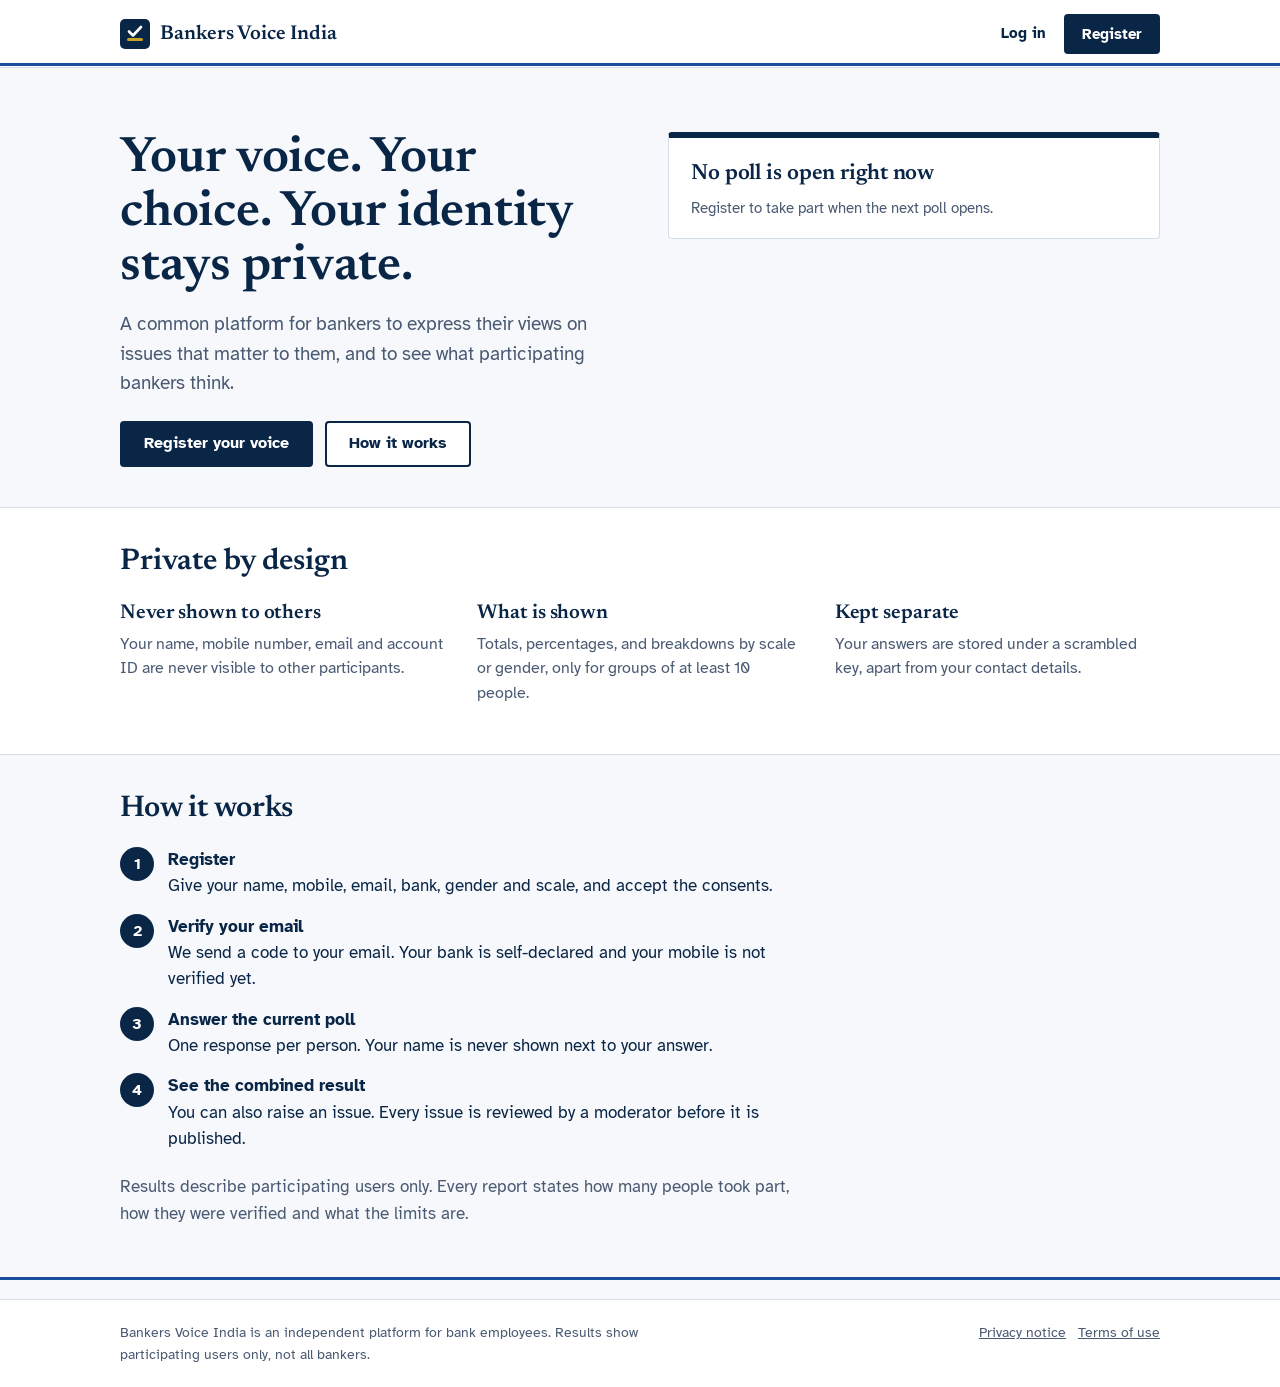
==== index.html @ 14fb0324 "Add files via upload" ====
<!doctype html>
<html lang="en">
<head>
<meta charset="utf-8">
<meta name="viewport" content="width=device-width, initial-scale=1, viewport-fit=cover">
<title>Bankers Voice India</title>
<meta name="description" content="A common platform for bankers to express their views on issues that matter to them. Your identity stays private.">
<meta name="theme-color" content="#0A2647">
<link rel="manifest" href="manifest.webmanifest">
<link rel="icon" type="image/png" href="icon-192.png">
<link rel="apple-touch-icon" href="icon-192.png">
<style>
@font-face{font-family:"Newsreader";font-weight:400;font-style:normal;font-display:swap;src:url(newsreader-latin-400-normal.woff2) format("woff2")}
@font-face{font-family:"Newsreader";font-weight:600;font-style:normal;font-display:swap;src:url(newsreader-latin-600-normal.woff2) format("woff2")}
@font-face{font-family:"Atkinson Hyperlegible";font-weight:400;font-style:normal;font-display:swap;src:url(atkinson-hyperlegible-latin-400-normal.woff2) format("woff2")}
@font-face{font-family:"Atkinson Hyperlegible";font-weight:700;font-style:normal;font-display:swap;src:url(atkinson-hyperlegible-latin-700-normal.woff2) format("woff2")}

:root{
  --ink:#0A2647; --ink-2:#1F3864; --slate:#4A5A72; --paper:#F6F8FB; --card:#FFFFFF; --line:#D5DDE8;
  --gold:#C9A227; --gold-deep:#7A5F06; --blue:#1B4F9C; --danger:#A11D33; --ok:#1E6B45;
  --serif:"Newsreader",Georgia,"Times New Roman",serif;
  --sans:"Atkinson Hyperlegible",system-ui,-apple-system,"Segoe UI",Roboto,sans-serif;
}
*{box-sizing:border-box}
html{-webkit-text-size-adjust:100%}
body{margin:0;background:var(--paper);color:var(--ink);font:400 17px/1.55 var(--sans);
  padding:env(safe-area-inset-top) env(safe-area-inset-right) env(safe-area-inset-bottom) env(safe-area-inset-left);
  min-height:100vh;display:flex;flex-direction:column}
main{flex:1;outline:none}
a{color:var(--blue)}
h1,h2,h3{font-family:var(--serif);font-weight:600;color:var(--ink);margin:0;letter-spacing:-.005em}
h1{font-size:clamp(32px,6.4vw,50px);line-height:1.08}
h2{font-size:clamp(24px,4.2vw,30px);line-height:1.2}
h3{font-size:20px;line-height:1.3}
p{margin:0 0 12px;max-width:62ch}
.sr{position:absolute!important;width:1px;height:1px;overflow:hidden;clip:rect(0 0 0 0);white-space:nowrap}
.skip{position:absolute;left:-999px;top:8px;background:var(--ink);color:#fff;padding:10px 14px;border-radius:4px;z-index:10}
.skip:focus{left:8px}
:focus-visible{outline:3px solid var(--blue);outline-offset:2px}
.wrap{max-width:720px;margin:0 auto;padding:0 20px}
.wrap.wide{max-width:1080px}

/* header */
.top{background:#fff;border-bottom:1px solid var(--line)}
.top .in{max-width:1080px;margin:0 auto;padding:12px 20px;display:flex;align-items:center;justify-content:space-between;gap:12px}
.brand{display:flex;align-items:center;gap:10px;text-decoration:none;color:var(--ink);font:600 20px/1 var(--serif)}
.brand svg{flex:none}
.topnav{display:flex;align-items:center;gap:6px}
.topnav a{color:var(--ink);text-decoration:none;padding:10px 12px;border-radius:4px;font-weight:700;font-size:15px}
.topnav a:hover{background:var(--paper)}

/* buttons */
.btn{display:inline-flex;align-items:center;justify-content:center;min-height:46px;padding:10px 22px;border-radius:4px;border:2px solid var(--ink);
  background:var(--ink);color:#fff;font:700 16px/1.2 var(--sans);cursor:pointer;text-decoration:none}
.btn:hover{background:var(--ink-2)}
.btn.alt{background:#fff;color:var(--ink)}
.btn.alt:hover{background:var(--paper)}
.btn.danger{background:var(--danger);border-color:var(--danger)}
.btn[disabled]{opacity:.55;cursor:not-allowed}
.row{display:flex;flex-wrap:wrap;gap:12px;align-items:center}

/* hero */
.hero{padding:40px 0 28px}
.hero .grid{display:grid;gap:32px}
.hero .lede{font-size:19px;color:var(--slate);margin:16px 0 22px}
.counter{margin-top:18px;color:var(--slate);font-size:15px}
@media(min-width:900px){.hero .grid{grid-template-columns:1fr 1fr;align-items:start;gap:56px}.hero{padding:64px 0 40px}}

/* ballot */
.ballot{background:var(--card);border:1px solid var(--line);border-top:6px solid var(--ink);border-radius:4px;padding:22px 0 0}
.ballot .head{padding:0 22px 18px}
.ballot .q{font:600 22px/1.3 var(--serif);margin:0 0 8px}
.ballot .hint{margin:0;color:var(--slate);font-size:15px}
.opts{border:0;border-top:1px solid var(--line);margin:0;padding:0;min-width:0}
.opt{position:relative;display:flex;gap:14px;align-items:flex-start;padding:15px 22px;border-bottom:1px solid var(--line);cursor:pointer}
.opt:hover{background:#F0F4FA}
.opt input{position:absolute;opacity:0;width:24px;height:24px;left:22px;top:15px;margin:0}
.box{flex:none;position:relative;width:24px;height:24px;border:2px solid var(--ink);border-radius:3px;background:#fff;margin-top:1px}
.opt input[type=radio]+.box{border-radius:50%}
.opt input:checked+.box{background:var(--gold)}
.opt input:checked+.box::after{content:"";position:absolute;left:6px;top:1px;width:7px;height:13px;border:solid var(--ink);border-width:0 3px 3px 0;transform:rotate(45deg)}
.opt input:focus-visible+.box{outline:3px solid var(--blue);outline-offset:2px}
.opt .txt{padding-top:1px}
.ballot .foot{padding:18px 22px 22px}
.ballot .note{font-size:14px;color:var(--slate);margin:12px 0 0}
.ballot details{padding:0 22px 18px;font-size:15px;color:var(--slate)}
.ballot summary{cursor:pointer;font-weight:700;color:var(--ink)}
.done{display:flex;gap:10px;align-items:center;padding:0 22px 6px;font-weight:700;color:var(--ok)}

/* results */
.results{padding:0 22px 22px}
.bar-row{margin:0 0 14px}
.bar-top{display:flex;justify-content:space-between;gap:12px;font-size:16px;margin-bottom:5px}
.bar-top .num{font-weight:700;white-space:nowrap}
.bar-top small{font-weight:400;color:var(--slate)}
.bar{height:12px;background:#E6ECF4;border-radius:2px;overflow:hidden}
.bar i{display:block;height:100%;background:var(--ink)}
.bar-row.mine .bar i{background:var(--gold)}
.mine-tag{display:inline-block;margin-left:8px;font-size:13px;font-weight:700;color:var(--gold-deep)}
.disc{font-size:14px;color:var(--slate);border-top:1px solid var(--line);padding-top:12px;margin-top:6px}
.bd{margin-top:10px;font-size:15px}
.bd summary{cursor:pointer;font-weight:700}
.tbl-wrap{overflow-x:auto;margin-top:8px}
table{border-collapse:collapse;width:100%;font-size:14px}
th,td{padding:7px 10px;border-bottom:1px solid var(--line);text-align:right;white-space:nowrap}
th:first-child,td:first-child{text-align:left;white-space:normal}
th small{display:block;font-weight:400;color:var(--slate)}

/* sections */
.section{padding:36px 0}
.section.tint{background:#fff;border-top:1px solid var(--line);border-bottom:1px solid var(--line)}
.three{display:grid;gap:22px;margin-top:20px}
@media(min-width:800px){.three{grid-template-columns:repeat(3,1fr);gap:32px}}
.three h3{margin-bottom:6px}
.three p{color:var(--slate);font-size:16px}
ol.steps{margin:20px 0 0;padding:0;list-style:none;display:grid;gap:14px;counter-reset:s;max-width:62ch}
ol.steps li{counter-increment:s;display:grid;grid-template-columns:34px 1fr;gap:14px;align-items:start}
ol.steps li::before{content:counter(s);width:34px;height:34px;border-radius:50%;background:var(--ink);color:#fff;display:grid;place-items:center;font:700 16px/1 var(--sans)}
ol.steps b{display:block}

/* forms */
.panel{background:var(--card);border:1px solid var(--line);border-top:6px solid var(--ink);border-radius:4px;padding:26px 22px;margin:32px 0}
.panel h1{font-size:clamp(28px,5vw,36px);margin-bottom:8px}
.field{display:grid;gap:6px;margin:0 0 18px}
.field>label,.field>legend,legend.lbl{font-weight:700;font-size:16px;padding:0}
fieldset.field{border:0;margin:0 0 18px;padding:0;min-width:0}
input[type=text],input[type=email],input[type=tel],input[type=number],select,textarea{width:100%;min-height:46px;padding:10px 12px;border:1px solid #7C8AA0;border-radius:4px;background:#fff;color:var(--ink);font:400 17px/1.4 var(--sans)}
textarea{min-height:130px;resize:vertical}
.hintx{font-size:14px;color:var(--slate);margin:0}
.prefix{display:flex}
.prefix span{display:grid;place-items:center;padding:0 12px;border:1px solid #7C8AA0;border-right:0;border-radius:4px 0 0 4px;background:var(--paper);font-weight:700}
.prefix input{border-radius:0 4px 4px 0}
.choices{display:flex;flex-wrap:wrap;gap:8px 20px}
.choice{display:flex;gap:9px;align-items:center;cursor:pointer;min-height:36px}
.choice input{width:20px;height:20px;accent-color:var(--ink);margin:0}
.consents{border-top:1px solid var(--line);padding-top:16px;margin-top:6px}
.consents .choice{align-items:flex-start;margin-bottom:10px}
.consents .choice input{margin-top:3px;flex:none}
.msg{margin:14px 0 0;padding:10px 12px;border-radius:4px;font-size:15px;border:1px solid}
.msg.err{color:var(--danger);border-color:#E7B4BD;background:#FDF3F5}
.msg.ok{color:var(--ok);border-color:#B5D8C5;background:#F1FAF5}
.msg.info{color:var(--ink);border-color:var(--line);background:var(--paper)}
.msg:empty{display:none}
.code{font:700 28px/1 var(--sans);letter-spacing:.35em;text-align:center}
.badge{display:inline-block;font-size:13px;font-weight:700;padding:2px 8px;border-radius:3px;border:1px solid var(--line);background:var(--paper);color:var(--slate);margin-left:8px;vertical-align:middle}
.badge.good{color:var(--ok);border-color:#B5D8C5;background:#F1FAF5}
dl.profile{margin:0;display:grid;gap:0}
dl.profile div{display:grid;grid-template-columns:130px 1fr;gap:10px;padding:11px 0;border-bottom:1px solid var(--line)}
dl.profile dt{color:var(--slate);font-size:15px}
dl.profile dd{margin:0;overflow-wrap:anywhere}
.stats{display:grid;grid-template-columns:1fr 1fr;gap:14px;margin:18px 0}
.stat{background:#fff;border:1px solid var(--line);border-radius:4px;padding:14px 16px}
.stat b{display:block;font:600 30px/1.1 var(--serif)}
.stat span{font-size:14px;color:var(--slate)}
.stack{display:grid;gap:26px;margin:28px 0}
.draft{border:1px dashed var(--gold-deep);background:#FFFBEA;color:#5C4700;padding:10px 12px;border-radius:4px;font-size:15px;margin:0 0 18px}
.legal h2{font-size:22px;margin:22px 0 6px}
.legal p,.legal li{font-size:16px}
.loading{padding:60px 20px;text-align:center;color:var(--slate)}

/* footer */
.foot-site{border-top:1px solid var(--line);background:#fff;margin-top:24px}
.foot-site .in{max-width:1080px;margin:0 auto;padding:22px 20px;display:flex;flex-wrap:wrap;gap:10px 28px;justify-content:space-between;font-size:14px;color:var(--slate)}
.foot-site a{color:var(--slate)}
.foot-site p{margin:0;max-width:60ch}

@media(prefers-reduced-motion:no-preference){.bar i{transition:width .5s ease}}
@media(max-width:480px){dl.profile div{grid-template-columns:1fr;gap:2px}}
</style>
</head>
<body>
<a class="skip" href="#main">Skip to content</a>
<header class="top"><div class="in">
  <a class="brand" href="#/" aria-label="Bankers Voice India, home">
    <svg width="30" height="30" viewBox="0 0 30 30" aria-hidden="true"><rect width="30" height="30" rx="5" fill="#0A2647"/><rect x="7" y="19" width="16" height="3" rx="1.5" fill="#C9A227"/><path d="M9 12.5l4 4 8-8.5" fill="none" stroke="#fff" stroke-width="2.6" stroke-linecap="round" stroke-linejoin="round"/></svg>
    <span>Bankers Voice India</span>
  </a>
  <nav class="topnav" id="nav" aria-label="Main"></nav>
</div></header>

<main id="main" tabindex="-1"><p class="loading">Loading…</p></main>

<footer class="foot-site"><div class="in">
  <p>Bankers Voice India is an independent platform for bank employees. Results show participating users only, not all bankers.</p>
  <p><a href="#/privacy">Privacy notice</a> &nbsp; <a href="#/terms">Terms of use</a></p>
</div></footer>

<script src="supabase.js"></script>
<script>
(() => {
'use strict';

/* ───────────── Config ───────────── */
const CONFIG = {
  SUPABASE_URL: 'https://pzyqonrxirzxambgcrew.supabase.co',
  SUPABASE_ANON_KEY: 'eyJhbGciOiJIUzI1NiIsInR5cCI6IkpXVCJ9.eyJpc3MiOiJzdXBhYmFzZSIsInJlZiI6InB6eXFvbnJ4aXJ6eGFtYmdjcmV3Iiwicm9sZSI6ImFub24iLCJpYXQiOjE3OTA2MTUyMTIsImV4cCI6MjEwNjE5MTIxMn0.ufYrfUxjBD4PewG7b0GuO6rdfYtF6BdKprzMb8VfsW8',
  SHOW_COUNTER_FROM: 50,     // never show a tiny "registered" number
  RESEND_SECONDS: 30
};

const BANKS = ['State Bank of India','Punjab National Bank','Bank of Baroda','Canara Bank','Union Bank of India','Bank of India','Indian Bank','Central Bank of India','Indian Overseas Bank','UCO Bank','Bank of Maharashtra','Punjab & Sind Bank','HDFC Bank','ICICI Bank','Axis Bank','Kotak Mahindra Bank','IndusInd Bank','Yes Bank','IDBI Bank','IDFC FIRST Bank','Federal Bank','South Indian Bank','Karnataka Bank','Karur Vysya Bank','City Union Bank','RBL Bank','Bandhan Bank','DCB Bank','CSB Bank','Dhanlaxmi Bank','Tamilnad Mercantile Bank','Jammu & Kashmir Bank','AU Small Finance Bank','Equitas Small Finance Bank','Ujjivan Small Finance Bank','India Post Payments Bank','Regional Rural Bank','Cooperative bank','Other'];
const STATES = ['Andaman and Nicobar Islands','Andhra Pradesh','Arunachal Pradesh','Assam','Bihar','Chandigarh','Chhattisgarh','Dadra and Nagar Haveli and Daman and Diu','Delhi','Goa','Gujarat','Haryana','Himachal Pradesh','Jammu and Kashmir','Jharkhand','Karnataka','Kerala','Ladakh','Lakshadweep','Madhya Pradesh','Maharashtra','Manipur','Meghalaya','Mizoram','Nagaland','Odisha','Puducherry','Punjab','Rajasthan','Sikkim','Tamil Nadu','Telangana','Tripura','Uttar Pradesh','Uttarakhand','West Bengal'];
const CATEGORIES = ['Employee representation','Working hours','Staffing / workload','Transfers','Promotions','Salary / benefits','Pension','Technology','Targets','Branch operations','Leave','Other'];

const ERR = {
  not_signed_in: 'Please log in first.',
  not_registered: 'Finish registration first.',
  already_registered: 'This account is already registered. Log in instead.',
  consent_required: 'Accept the two required consents to continue.',
  invalid_mobile: 'Enter a valid 10-digit Indian mobile number.',
  mobile_taken: 'This mobile number is already registered.',
  poll_closed: 'This poll is no longer open.',
  choose_option: 'Choose an option first.',
  choose_one: 'Choose one option only.',
  invalid_option: 'That option is not valid. Reload and try again.',
  already_voted: 'You have already voted in this poll.',
  vote_first: 'Vote to see the results.',
  rate_limited: 'You can raise up to 3 issues in 24 hours. Please try again later.',
  invalid_category: 'Choose a category.'
};
function errText(e) {
  const m = (e && (e.message || e.error_description)) || '';
  for (const k in ERR) if (m.includes(k)) return ERR[k];
  if (/rate limit|too many|over_email_send_rate_limit|security purposes/i.test(m)) return 'Too many attempts. Wait a few minutes, then try again.';
  if (/token|otp/i.test(m) && /expired|invalid/i.test(m)) return 'That code is wrong or has expired. Check it, or request a new code.';
  if (/failed to fetch|network/i.test(m)) return 'No connection. Check your internet and try again.';
  return 'Something went wrong. Please try again.';
}

/* ───────────── Setup ───────────── */
const sb = window.supabase.createClient(CONFIG.SUPABASE_URL, CONFIG.SUPABASE_ANON_KEY, {
  auth: { persistSession: true, autoRefreshToken: true, detectSessionInUrl: false }
});
const $ = (s, r = document) => r.querySelector(s);
const $$ = (s, r = document) => Array.from(r.querySelectorAll(s));
const esc = s => String(s ?? '').replace(/[&<>"']/g, c => ({ '&': '&amp;', '<': '&lt;', '>': '&gt;', '"': '&quot;', "'": '&#39;' }[c]));
const S = { session: null, me: null, polls: [], stats: null, results: {}, sel: {}, timer: null };

async function rpc(name, args) {
  const { data, error } = await sb.rpc(name, args || {});
  if (error) throw error;
  return data;
}
const store = {
  get(k) { try { return JSON.parse(sessionStorage.getItem(k)); } catch { return null; } },
  set(k, v) { try { sessionStorage.setItem(k, JSON.stringify(v)); } catch {} },
  del(k) { try { sessionStorage.removeItem(k); } catch {} }
};
(function restorePending() {
  const p = store.get('bv_pending');
  if (p && p.pollId && Array.isArray(p.ids)) S.sel[p.pollId] = new Set(p.ids);
})();

async function loadMe() { try { S.me = S.session ? await rpc('bv_me') : null; } catch { S.me = null; } }
async function loadPolls() { try { S.polls = (await rpc('bv_active_polls')) || []; } catch { S.polls = []; } }
async function loadStats() { try { S.stats = await rpc('bv_public_stats'); } catch { S.stats = null; } }

/* ───────────── Chrome ───────────── */
function renderNav() {
  const n = $('#nav');
  n.innerHTML = S.me
    ? `<a href="#/home">My polls</a><a href="#/account">Account</a>`
    : `<a href="#/login">Log in</a><a href="#/join" class="btn" style="color:#fff;min-height:40px;padding:8px 16px">Register</a>`;
}
function setMain(html, title) {
  const m = $('#main');
  m.innerHTML = html;
  document.title = title ? `${title} | Bankers Voice India` : 'Bankers Voice India';
  m.focus({ preventScroll: true });
  window.scrollTo(0, 0);
}
function msg(el, kind, text) {
  if (!el) return;
  el.className = 'msg ' + kind;
  el.textContent = text || '';
}

/* ───────────── Polls: ballot + results ───────────── */
function optionsHtml(p) {
  const type = p.multi_select ? 'checkbox' : 'radio';
  const sel = S.sel[p.id] || new Set();
  return `<fieldset class="opts"><legend class="sr">${esc(p.title)}</legend>` +
    p.options.map(o => `<label class="opt"><input type="${type}" name="p_${p.id}" value="${esc(o.id)}" ${sel.has(o.id) ? 'checked' : ''}><span class="box" aria-hidden="true"></span><span class="txt">${esc(o.text)}</span></label>`).join('') +
    `</fieldset>`;
}
function pollHtml(p) {
  const member = !!S.me;
  const voted = (p.my_options || []).length > 0 && !p.editing;
  const hint = p.description ? `<p class="hint">${esc(p.description)}</p>` : '';
  const method = p.methodology ? `<details><summary>How this poll works</summary><p style="margin-top:8px">${esc(p.methodology)}</p></details>` : '';
  let body;
  if (voted) {
    body = `<div class="done"><svg width="20" height="20" viewBox="0 0 20 20" aria-hidden="true"><circle cx="10" cy="10" r="10" fill="#1E6B45"/><path d="M5.5 10.5l3 3 6-6.5" fill="none" stroke="#fff" stroke-width="2" stroke-linecap="round" stroke-linejoin="round"/></svg>Your response is recorded</div>
      <div class="results" data-results="${esc(p.id)}"><p class="hintx">Loading results…</p></div>
      ${p.allow_change ? `<div class="foot" style="padding-top:0"><button class="btn alt" data-act="change" data-poll="${esc(p.id)}" type="button">Change my response</button></div>` : ''}`;
  } else if (member) {
    body = `${optionsHtml(p)}<div class="foot"><button class="btn" data-act="vote" data-poll="${esc(p.id)}" type="button">Submit vote</button>
      <p class="note">${p.allow_change ? 'You can change your response until the poll closes.' : 'You can vote once. Your name is never shown next to your answer.'}</p>
      <p class="msg" data-msg="${esc(p.id)}" role="alert"></p></div>`;
  } else {
    body = `${optionsHtml(p)}<div class="foot"><button class="btn" data-act="register-to-vote" data-poll="${esc(p.id)}" type="button">Register to vote</button>
      <p class="note">Registering takes about a minute. Your name, mobile and email are never shown to other participants.</p></div>`;
  }
  return `<article class="ballot" data-ballot="${esc(p.id)}"><div class="head"><h2 class="q">${esc(p.title)}</h2>${hint}</div>${body}${method}</article>`;
}
function bandHtml(o, total, mine) {
  return `<div class="bar-row ${mine ? 'mine' : ''}"><div class="bar-top"><span>${esc(o.text)}${mine ? '<span class="mine-tag">Your response</span>' : ''}</span><span class="num">${o.pct}% <small>(${o.count})</small></span></div><div class="bar" role="img" aria-label="${esc(o.text)}: ${o.pct} percent"><i style="width:${Math.max(0, Math.min(100, Number(o.pct) || 0))}%"></i></div></div>`;
}
function breakdownHtml(title, bd, data) {
  if (!bd) return '';
  if (!bd.shown) return `<details class="bd"><summary>${esc(title)}</summary><p class="hintx" style="margin-top:6px">Not shown yet. Every group needs at least ${data.k} responses before a breakdown is displayed, so no one can be singled out.</p></details>`;
  const head = bd.groups.map(g => `<th scope="col">${esc(g.label)}<small>${g.n} people</small></th>`).join('');
  const rows = data.options.map(o => `<tr><th scope="row" style="font-weight:400">${esc(o.text)}</th>${bd.groups.map(g => {
    const v = (g.options.find(x => x.id === o.id) || {}).pct;
    return `<td>${v == null ? '-' : v + '%'}</td>`;
  }).join('')}</tr>`).join('');
  return `<details class="bd"><summary>${esc(title)}</summary><div class="tbl-wrap"><table><thead><tr><th scope="col"><span class="sr">Option</span></th>${head}</tr></thead><tbody>${rows}</tbody></table></div></details>`;
}
function resultsHtml(p, d) {
  if (!d) return '<p class="hintx">Results are not available right now.</p>';
  if (!d.available) {
    if (d.reason === 'after_close') return `<p class="hintx">Results will be published when this poll closes${d.end_at ? ' on ' + esc(new Date(d.end_at).toLocaleDateString('en-IN', { day: 'numeric', month: 'long', year: 'numeric' })) : ''}.</p>`;
    return `<p class="hintx">Results appear once at least ${d.k} people have voted. ${d.total} so far.</p>`;
  }
  const mineSet = new Set(p.my_options || []);
  return d.options.map(o => bandHtml(o, d.total, mineSet.has(o.id))).join('') +
    `<p class="disc"><b>${d.total}</b> participating ${d.total === 1 ? 'user' : 'users'} responded. These results represent participating users only and should not be read as the views of all Indian bankers.${p.multi_select ? ' Several options could be chosen, so percentages add up to more than 100%.' : ''}</p>` +
    breakdownHtml('By scale', d.by_scale, d) + breakdownHtml('By gender', d.by_gender, d);
}
async function loadResults(p) {
  const box = $(`[data-results="${CSS.escape(p.id)}"]`);
  if (!box) return;
  try {
    S.results[p.id] = await rpc('bv_poll_results', { p_poll_id: p.id });
    box.innerHTML = resultsHtml(p, S.results[p.id]);
  } catch (e) {
    box.innerHTML = `<p class="hintx">${esc(errText(e))}</p>`;
  }
}
function refreshCard(p) {
  const el = $(`[data-ballot="${CSS.escape(p.id)}"]`);
  if (!el) return;
  el.outerHTML = pollHtml(p);
  const voted = (p.my_options || []).length > 0 && !p.editing;
  if (voted) loadResults(p);
}
async function castVote(pollId, btn) {
  const p = S.polls.find(x => x.id === pollId);
  const m = $(`[data-msg="${CSS.escape(pollId)}"]`);
  const ids = Array.from(S.sel[pollId] || []);
  if (!p) return;
  if (!ids.length) return msg(m, 'err', p.multi_select ? 'Select at least one option.' : 'Choose an option first.');
  btn.disabled = true; msg(m, 'info', 'Submitting…');
  try {
    await rpc('bv_cast_vote', { p_poll_id: pollId, p_option_ids: ids });
    p.my_options = ids; p.editing = false; delete S.results[pollId];
    const pend = store.get('bv_pending'); if (pend && pend.pollId === pollId) store.del('bv_pending');
    refreshCard(p);
  } catch (e) {
    btn.disabled = false; msg(m, 'err', errText(e));
    if (/already_voted|poll_closed/.test(e.message || '')) { await loadPolls(); }
  }
}

/* ───────────── Views ───────────── */
const views = {};

views[''] = {
  async load() { await Promise.all([loadPolls(), loadStats()]); },
  html() {
    const st = S.stats, first = S.polls[0];
    const counter = st && st.registered >= CONFIG.SHOW_COUNTER_FROM
      ? `<p class="counter">${st.registered.toLocaleString('en-IN')} bankers registered${st.banks >= 3 ? ` from ${st.banks} banks` : ''}.</p>` : '';
    const k = st ? st.k : 10;
    return `
<section class="hero"><div class="wrap wide"><div class="grid">
  <div>
    <h1>Your voice. Your choice. Your identity stays private.</h1>
    <p class="lede">A common platform for bankers to express their views on issues that matter to them, and to see what participating bankers think.</p>
    <div class="row">
      ${S.me ? `<a class="btn" href="#/home">Go to my polls</a>` : `<a class="btn" href="#/join">Register your voice</a><button class="btn alt" type="button" data-act="scroll-how">How it works</button>`}
    </div>
    ${counter}
  </div>
  <div>${first ? pollHtml(first) : `<div class="ballot"><div class="head"><h2 class="q">No poll is open right now</h2><p class="hint">Register to take part when the next poll opens.</p></div></div>`}</div>
</div></div></section>

<section class="section tint"><div class="wrap wide">
  <h2>Private by design</h2>
  <div class="three">
    <div><h3>Never shown to others</h3><p>Your name, mobile number, email and account ID are never visible to other participants.</p></div>
    <div><h3>What is shown</h3><p>Totals, percentages, and breakdowns by scale or gender, only for groups of at least ${k} people.</p></div>
    <div><h3>Kept separate</h3><p>Your answers are stored under a scrambled key, apart from your contact details.</p></div>
  </div>
</div></section>

<section class="section" id="how"><div class="wrap wide">
  <h2>How it works</h2>
  <ol class="steps">
    <li><div><b>Register</b>Give your name, mobile, email, bank, gender and scale, and accept the consents.</div></li>
    <li><div><b>Verify your email</b>We send a code to your email. Your bank is self-declared and your mobile is not verified yet.</div></li>
    <li><div><b>Answer the current poll</b>One response per person. Your name is never shown next to your answer.</div></li>
    <li><div><b>See the combined result</b>You can also raise an issue. Every issue is reviewed by a moderator before it is published.</div></li>
  </ol>
  <p style="margin-top:22px;color:var(--slate)">Results describe participating users only. Every report states how many people took part, how they were verified and what the limits are.</p>
</div></section>`;
  },
  after() { afterPolls(); }
};

views.join = {
  html() {
    const signedIn = !!S.session;
    const email = signedIn ? (S.session.user.email || '') : (store.get('bv_email') || '');
    const bank = BANKS.map(b => `<option>${esc(b)}</option>`).join('');
    const states = STATES.map(s => `<option>${esc(s)}</option>`).join('');
    return `<div class="wrap"><section class="panel">
  <h1>Register your voice</h1>
  <p style="color:var(--slate)">${signedIn ? 'Your email is verified. Add your details to finish.' : 'Your name, mobile and email are never shown to other participants.'}</p>
  <form id="joinForm" novalidate>
    <div class="field"><label for="name">Full name</label><input id="name" name="name" type="text" autocomplete="name" required maxlength="100"></div>
    <div class="field"><label for="email">Email</label><input id="email" name="email" type="email" autocomplete="email" inputmode="email" required value="${esc(email)}" ${signedIn ? 'readonly' : ''}>
      <p class="hintx">${signedIn ? 'Verified.' : 'We will send a verification code here.'}</p></div>
    <div class="field"><label for="mobile">Mobile number</label><div class="prefix"><span>+91</span><input id="mobile" name="mobile" type="tel" autocomplete="tel-national" inputmode="numeric" maxlength="14" required></div>
      <p class="hintx">Used for account uniqueness. Not verified yet.</p></div>
    <div class="field"><label for="bank">Bank</label><select id="bank" name="bank" required><option value="">Select your bank</option>${bank}</select></div>
    <fieldset class="field"><legend>Gender</legend><div class="choices">
      ${['Male', 'Female', 'Prefer not to say'].map(g => `<label class="choice"><input type="radio" name="gender" value="${g}" required>${g}</label>`).join('')}
    </div></fieldset>
    <div class="field"><label for="scale">Scale</label><select id="scale" name="scale" required><option value="">Select your scale</option>
      <option value="I">Scale I</option><option value="II">Scale II</option><option value="III">Scale III</option><option value="Other">Other</option><option value="Prefer not to say">Prefer not to say</option></select></div>
    <div class="field"><label for="state">State or region <span style="font-weight:400;color:var(--slate)">(optional)</span></label><select id="state" name="state"><option value="">Prefer not to say</option>${states}</select></div>
    <div class="consents">
      <label class="choice"><input type="checkbox" id="c_participation"><span>I want to participate in the platform. <b>(required)</b></span></label>
      <label class="choice"><input type="checkbox" id="c_reporting"><span>I agree that my responses may be used for the stated purposes in aggregated, anonymised form. <b>(required)</b></span></label>
      <label class="choice"><input type="checkbox" id="c_updates"><span>I agree to receive platform updates.</span></label>
      <label class="choice"><input type="checkbox" id="c_future"><span>I agree to be contacted about future surveys or participation opportunities.</span></label>
      <p class="hintx">Read the <a href="#/privacy" target="_blank" rel="noopener">privacy notice</a> and <a href="#/terms" target="_blank" rel="noopener">terms of use</a>.</p>
    </div>
    <div class="row" style="margin-top:18px"><button class="btn" id="joinBtn" type="submit">${signedIn ? 'Complete registration' : 'Send verification code'}</button>
      ${signedIn ? '' : '<a href="#/login">I already registered</a>'}</div>
    <p class="msg" id="joinMsg" role="alert"></p>
  </form></section></div>`;
  },
  after() {
    const saved = store.get('bv_reg');
    if (saved) {
      $('#name').value = saved.name || ''; $('#mobile').value = saved.mobile || '';
      $('#bank').value = saved.bank || ''; $('#scale').value = saved.scale || ''; $('#state').value = saved.state || '';
      const g = $$('input[name=gender]').find(x => x.value === saved.gender); if (g) g.checked = true;
    }
    $('#joinForm').addEventListener('submit', onJoin);
  }
};

views.login = {
  html() {
    return `<div class="wrap"><section class="panel">
  <h1>Log in</h1>
  <p style="color:var(--slate)">Enter the email you registered with. We will send you a code. There is no password.</p>
  <form id="loginForm" novalidate>
    <div class="field"><label for="lemail">Email</label><input id="lemail" type="email" autocomplete="email" inputmode="email" required value="${esc(store.get('bv_email') || '')}"></div>
    <div class="row"><button class="btn" id="loginBtn" type="submit">Send code</button><a href="#/join">Register instead</a></div>
    <p class="msg" id="loginMsg" role="alert"></p>
  </form></section></div>`;
  },
  after() { $('#loginForm').addEventListener('submit', onLogin); }
};

views.verify = {
  html() {
    const email = store.get('bv_email') || '';
    return `<div class="wrap"><section class="panel">
  <h1>Enter your code</h1>
  <p style="color:var(--slate)">We sent a code to <b>${esc(email)}</b>. It can take a minute. Check your spam folder too.</p>
  <form id="verifyForm" novalidate>
    <div class="field"><label for="code">Verification code</label><input id="code" class="code" type="text" inputmode="numeric" autocomplete="one-time-code" maxlength="10" required></div>
    <div class="row"><button class="btn" id="verifyBtn" type="submit">Verify</button>
      <button class="btn alt" id="resendBtn" type="button" disabled>Resend code</button></div>
    <p class="msg" id="verifyMsg" role="alert"></p>
    <p style="margin-top:14px"><a href="#/login">Use a different email</a></p>
  </form></section></div>`;
  },
  after() {
    $('#verifyForm').addEventListener('submit', onVerify);
    $('#resendBtn').addEventListener('click', onResend);
    startResendTimer();
    $('#code').focus();
  }
};

views.home = {
  needs: 'member',
  async load() { await loadPolls(); },
  html() {
    const me = S.me, first = esc((me.name || '').split(' ')[0]);
    const share = store.get('bv_justRegistered');
    const url = location.origin + location.pathname;
    const shareText = `I've registered on Bankers Voice India. A platform where bankers can privately express their views and participate in community surveys. Your identity remains private from other users. Join here: ${url}`;
    const shareCard = share ? `<div class="panel" style="margin:0"><h2>You are registered</h2>
      <p style="color:var(--slate);margin-top:6px">Invite other bankers. The message below does not mention your bank, gender, scale or name.</p>
      <div class="row"><a class="btn" target="_blank" rel="noopener" href="https://wa.me/?text=${encodeURIComponent(shareText)}">Share on WhatsApp</a>
      <button class="btn alt" type="button" data-act="copy-link" data-text="${esc(shareText)}">Copy message</button></div>
      <p class="msg" id="shareMsg" role="status"></p></div>` : '';
    return `<div class="wrap"><div class="stack">
  <div><h1>Welcome, ${first}</h1><p style="color:var(--slate);margin-top:8px">Your name, mobile and email are not visible to other participants.</p></div>
  ${shareCard}
  <section aria-labelledby="pollsH"><h2 id="pollsH" style="margin-bottom:14px">Open polls</h2>
    ${S.polls.length ? `<div class="stack" style="margin:0">${S.polls.map(pollHtml).join('')}</div>` : '<p style="color:var(--slate)">No poll is open right now. New polls will appear here.</p>'}
  </section>
  <section aria-labelledby="issueH" class="panel" style="margin:0"><h2 id="issueH">Raise an issue</h2>
    <p style="color:var(--slate);margin-top:6px">Describe a matter that affects bank employees. A moderator reviews every issue before it is published. Please do not name or accuse individuals.</p>
    <form id="issueForm" novalidate style="margin-top:14px">
      <div class="field"><label for="ititle">Title</label><input id="ititle" type="text" maxlength="140" required><p class="hintx">8 to 140 characters.</p></div>
      <div class="field"><label for="icat">Category</label><select id="icat" required><option value="">Select a category</option>${CATEGORIES.map(c => `<option>${esc(c)}</option>`).join('')}</select></div>
      <div class="field"><label for="idesc">What is the issue?</label><textarea id="idesc" maxlength="2000" required></textarea><p class="hintx">20 to 2000 characters. Stick to facts you can support.</p></div>
      <button class="btn" id="issueBtn" type="submit">Submit for review</button>
      <p class="msg" id="issueMsg" role="alert"></p>
    </form></section>
</div></div>`;
  },
  after() {
    afterPolls();
    $('#issueForm').addEventListener('submit', onIssue);
    store.del('bv_justRegistered');   // share card shows once
  }
};

views.account = {
  needs: 'member',
  html() {
    const me = S.me, c = me.consents || {};
    const badge = (t, good) => `<span class="badge ${good ? 'good' : ''}">${t}</span>`;
    return `<div class="wrap"><div class="stack">
  <div><h1>Account</h1></div>
  <section class="panel" style="margin:0"><h2>Your details</h2>
    <p class="hintx" style="margin-top:6px">Only you can see this page. Other participants never see these details.</p>
    <dl class="profile" style="margin-top:10px">
      <div><dt>Name</dt><dd>${esc(me.name)}</dd></div>
      <div><dt>Email</dt><dd>${esc(me.email)} ${badge('Email verified', me.email_verified)}</dd></div>
      <div><dt>Mobile</dt><dd>+91 ${esc(me.mobile)} ${badge(me.mobile_verified ? 'Mobile verified' : 'Mobile not verified', me.mobile_verified)}</dd></div>
      <div><dt>Bank</dt><dd>${esc(me.bank)} ${badge('Self-declared')}</dd></div>
      <div><dt>Gender</dt><dd>${esc(me.gender)}</dd></div>
      <div><dt>Scale</dt><dd>${esc(me.scale)}</dd></div>
      <div><dt>Activity</dt><dd>${me.polls_answered} polls answered, ${me.issues_submitted} issues raised</dd></div>
    </dl></section>
  <section class="panel" style="margin:0"><h2>Your consents</h2>
    <div class="consents" style="border:0;padding-top:10px">
      <label class="choice"><input type="checkbox" checked disabled><span>Participation (required, accepted)</span></label>
      <label class="choice"><input type="checkbox" checked disabled><span>Aggregated, anonymised reporting (required, accepted)</span></label>
      <label class="choice"><input type="checkbox" data-consent="updates" ${c.updates ? 'checked' : ''}><span>Receive platform updates</span></label>
      <label class="choice"><input type="checkbox" data-consent="future_contact" ${c.future_contact ? 'checked' : ''}><span>Be contacted about future surveys</span></label>
    </div>
    <p class="msg" id="consentMsg" role="status"></p>
    <p class="hintx" style="margin-top:8px">To withdraw a required consent, delete your account below.</p></section>
  <section class="panel" style="margin:0"><h2>Session and data</h2>
    <div class="row" style="margin-top:12px"><button class="btn alt" data-act="signout" type="button">Log out</button></div>
    <details style="margin-top:22px"><summary style="cursor:pointer;font-weight:700;color:var(--danger)">Delete my account</summary>
      <p style="margin-top:10px">This permanently removes your name, mobile, email and login. Answers you already gave stay in the combined results, unlinked from you. This cannot be undone.</p>
      <div class="field"><label for="delConfirm">Type DELETE to confirm</label><input id="delConfirm" type="text" autocomplete="off"></div>
      <button class="btn danger" id="delBtn" data-act="delete" type="button" disabled>Delete my account</button>
      <p class="msg" id="delMsg" role="alert"></p></details></section>
</div></div>`;
  },
  after() {
    $$('[data-consent]').forEach(cb => cb.addEventListener('change', async () => {
      const m = $('#consentMsg'); msg(m, 'info', 'Saving…');
      try { await rpc('bv_set_consent', { p_purpose: cb.dataset.consent, p_granted: cb.checked }); S.me.consents[cb.dataset.consent] = cb.checked; msg(m, 'ok', 'Saved.'); }
      catch (e) { cb.checked = !cb.checked; msg(m, 'err', errText(e)); }
    }));
    $('#delConfirm').addEventListener('input', e => { $('#delBtn').disabled = e.target.value.trim() !== 'DELETE'; });
  }
};

views.privacy = {
  html() {
    return `<div class="wrap legal"><section class="panel"><h1>Privacy notice</h1>
<p class="draft">Draft. This text must be reviewed by a qualified lawyer against India's Digital Personal Data Protection Act, 2023 before public launch.</p>
<h2>What we collect</h2><p>Your name, mobile number, email address, bank (as you declare it), gender, scale and, optionally, your state. We also record your answers to polls and any issues you submit, and the consents you give.</p>
<h2>Why we collect it</h2><p>To let you take part in polls, to prevent duplicate accounts, and to produce combined results and reports about participating users.</p>
<h2>What others can see</h2><p>Other participants never see your name, mobile, email or any account ID. Results are shown only as totals and percentages, and breakdowns appear only for groups of at least ${S.stats ? S.stats.k : 10} people.</p>
<h2>How your answers are stored</h2><p>Your answers are stored under a scrambled key that is kept apart from your contact details.</p>
<h2>Sharing</h2><p>Any report shared outside the platform contains combined figures only, for the purposes stated to you here. We will not share your contact details.</p>
<h2>Your choices</h2><p>You can withdraw optional consents and delete your account from the Account page. Answers already given remain in combined results, unlinked from you.</p>
<h2>Contact</h2><p>[Add grievance / privacy contact here before launch.]</p>
</section></div>`;
  }
};
views.terms = {
  html() {
    return `<div class="wrap legal"><section class="panel"><h1>Terms of use</h1>
<p class="draft">Draft. Have these terms reviewed by a qualified lawyer before public launch.</p>
<h2>Purpose</h2><p>Bankers Voice India lets bank employees express views and see combined results. It is independent and not run by any bank, union, association or authority.</p>
<h2>Your account</h2><p>Give accurate details and keep one account. Your bank is self-declared and is not checked yet.</p>
<h2>Conduct</h2><p>Do not harass, threaten or defame anyone. Do not present allegations as facts. Do not share confidential bank information or personal records. Issues are moderated and may be edited, declined or removed.</p>
<h2>What results mean</h2><p>Results show the views of participating users only. They are not the views of all bankers.</p>
<h2>Changes</h2><p>We may update these terms and will tell you about material changes.</p>
</section></div>`;
  }
};

/* ───────────── Shared behaviours ───────────── */
function afterPolls() {
  S.polls.forEach(p => { if ((p.my_options || []).length > 0 && !p.editing) loadResults(p); });
}
function startResendTimer() {
  clearInterval(S.timer);
  const btn = $('#resendBtn'); if (!btn) return;
  let left = CONFIG.RESEND_SECONDS;
  const tick = () => {
    if (!$('#resendBtn')) return clearInterval(S.timer);
    btn.disabled = left > 0;
    btn.textContent = left > 0 ? `Resend code in ${left}s` : 'Resend code';
    left--;
    if (left < -1) clearInterval(S.timer);
  };
  tick(); S.timer = setInterval(tick, 1000);
}
async function sendCode(email) {
  const { error } = await sb.auth.signInWithOtp({ email, options: { shouldCreateUser: true } });
  if (error) throw error;
  store.set('bv_email', email);
}
async function register(p) {
  await rpc('bv_register', {
    p_name: p.name, p_mobile: p.mobile, p_bank: p.bank, p_gender: p.gender, p_scale: p.scale,
    p_state: p.state || null, p_consents: p.consents
  });
  store.del('bv_reg'); store.set('bv_justRegistered', true);
  await loadMe();
}

/* ───────────── Handlers ───────────── */
const EMAIL_RE = /^[^\s@]+@[^\s@]+\.[^\s@]{2,}$/;

async function onJoin(ev) {
  ev.preventDefault();
  const m = $('#joinMsg'), btn = $('#joinBtn');
  const v = {
    name: $('#name').value.trim(), email: $('#email').value.trim().toLowerCase(),
    mobile: $('#mobile').value.replace(/\D/g, ''), bank: $('#bank').value,
    gender: ($$('input[name=gender]').find(x => x.checked) || {}).value || '',
    scale: $('#scale').value, state: $('#state').value,
    consents: { participation: $('#c_participation').checked, reporting: $('#c_reporting').checked, updates: $('#c_updates').checked, future_contact: $('#c_future').checked }
  };
  if (v.name.length < 2) return msg(m, 'err', 'Enter your full name.');
  if (!EMAIL_RE.test(v.email)) return msg(m, 'err', 'Enter a valid email address.');
  let mob = v.mobile; if (mob.length === 12 && mob.startsWith('91')) mob = mob.slice(2); if (mob.length === 11 && mob.startsWith('0')) mob = mob.slice(1);
  if (!/^[6-9]\d{9}$/.test(mob)) return msg(m, 'err', 'Enter a valid 10-digit Indian mobile number.');
  v.mobile = mob;
  if (!v.bank) return msg(m, 'err', 'Select your bank.');
  if (!v.gender) return msg(m, 'err', 'Select an option for gender.');
  if (!v.scale) return msg(m, 'err', 'Select your scale.');
  if (!v.consents.participation || !v.consents.reporting) return msg(m, 'err', 'Accept the two required consents to continue.');
  btn.disabled = true;
  try {
    if (S.session) {                       // email already verified, only details missing
      msg(m, 'info', 'Saving…');
      await register(v);
      renderNav(); location.hash = '#/home';
    } else {
      msg(m, 'info', 'Sending code…');
      store.set('bv_reg', v);
      await sendCode(v.email);
      location.hash = '#/verify';
    }
  } catch (e) { msg(m, 'err', errText(e)); btn.disabled = false; }
}

async function onLogin(ev) {
  ev.preventDefault();
  const m = $('#loginMsg'), btn = $('#loginBtn');
  const email = $('#lemail').value.trim().toLowerCase();
  if (!EMAIL_RE.test(email)) return msg(m, 'err', 'Enter a valid email address.');
  btn.disabled = true; msg(m, 'info', 'Sending code…');
  try { store.del('bv_reg'); await sendCode(email); location.hash = '#/verify'; }
  catch (e) { msg(m, 'err', errText(e)); btn.disabled = false; }
}

async function onResend() {
  const m = $('#verifyMsg'), email = store.get('bv_email');
  if (!email) { location.hash = '#/login'; return; }
  $('#resendBtn').disabled = true; msg(m, 'info', 'Sending a new code…');
  try { await sendCode(email); msg(m, 'ok', 'A new code is on its way.'); startResendTimer(); }
  catch (e) { msg(m, 'err', errText(e)); startResendTimer(); }
}

async function onVerify(ev) {
  ev.preventDefault();
  const m = $('#verifyMsg'), btn = $('#verifyBtn');
  const email = store.get('bv_email'), token = $('#code').value.replace(/\s/g, '');
  if (!email) { location.hash = '#/login'; return; }
  if (!/^\d{6,10}$/.test(token)) return msg(m, 'err', 'Enter the numeric code from your email.');
  btn.disabled = true; msg(m, 'info', 'Checking…');
  try {
    const { data, error } = await sb.auth.verifyOtp({ email, token, type: 'email' });
    if (error) throw error;
    S.session = data.session;
    await loadMe();
    if (!S.me) {
      const reg = store.get('bv_reg');
      if (reg && reg.email === email) { msg(m, 'info', 'Finishing registration…'); await register(reg); }
    }
    renderNav();
    if (S.me) { location.hash = '#/home'; }
    else { location.hash = '#/join'; }
  } catch (e) { msg(m, 'err', errText(e)); btn.disabled = false; }
}

async function onIssue(ev) {
  ev.preventDefault();
  const m = $('#issueMsg'), btn = $('#issueBtn');
  const title = $('#ititle').value.trim(), category = $('#icat').value, description = $('#idesc').value.trim();
  if (title.length < 8) return msg(m, 'err', 'Give the issue a title of at least 8 characters.');
  if (!category) return msg(m, 'err', 'Choose a category.');
  if (description.length < 20) return msg(m, 'err', 'Describe the issue in at least 20 characters.');
  btn.disabled = true; msg(m, 'info', 'Submitting…');
  try {
    await rpc('bv_submit_issue', { p_title: title, p_category: category, p_description: description });
    $('#issueForm').reset(); msg(m, 'ok', 'Submitted for review. It will be published only after moderation.');
    S.me.issues_submitted = (S.me.issues_submitted || 0) + 1;
  } catch (e) { msg(m, 'err', errText(e)); }
  btn.disabled = false;
}

document.addEventListener('change', ev => {
  const inp = ev.target.closest('.ballot input');
  if (!inp) return;
  const id = inp.closest('[data-ballot]').dataset.ballot;
  if (inp.type === 'radio') S.sel[id] = new Set([inp.value]);
  else { const s = S.sel[id] || (S.sel[id] = new Set()); inp.checked ? s.add(inp.value) : s.delete(inp.value); }
  const m = $(`[data-msg="${CSS.escape(id)}"]`); if (m && m.classList.contains('err')) msg(m, '', '');
});

document.addEventListener('click', async ev => {
  const el = ev.target.closest('[data-act]');
  if (!el) return;
  const act = el.dataset.act;
  if (act === 'vote') return castVote(el.dataset.poll, el);
  if (act === 'scroll-how') { const t = $('#how'); if (t) t.scrollIntoView({ behavior: window.matchMedia('(prefers-reduced-motion: reduce)').matches ? 'auto' : 'smooth' }); return; }
  if (act === 'register-to-vote') {
    const ids = Array.from(S.sel[el.dataset.poll] || []);
    if (ids.length) store.set('bv_pending', { pollId: el.dataset.poll, ids });
    location.hash = '#/join'; return;
  }
  if (act === 'change') {
    const p = S.polls.find(x => x.id === el.dataset.poll); if (!p) return;
    S.sel[p.id] = new Set(p.my_options || []); p.editing = true; refreshCard(p); return;
  }
  if (act === 'copy-link') {
    const m = $('#shareMsg');
    try { await navigator.clipboard.writeText(el.dataset.text); msg(m, 'ok', 'Copied. Paste it into any chat.'); }
    catch { msg(m, 'err', 'Could not copy. Select and copy the text manually.'); }
    return;
  }
  if (act === 'signout') {
    await sb.auth.signOut(); S.session = null; S.me = null; store.del('bv_justRegistered');
    renderNav(); location.hash = '#/'; return;
  }
  if (act === 'delete') {
    const m = $('#delMsg'); el.disabled = true; msg(m, 'info', 'Deleting…');
    try {
      await rpc('bv_delete_account');
      await sb.auth.signOut().catch(() => {});
      S.session = null; S.me = null; ['bv_reg', 'bv_email', 'bv_pending', 'bv_justRegistered'].forEach(store.del);
      renderNav(); location.hash = '#/';
    } catch (e) { msg(m, 'err', errText(e)); el.disabled = false; }
  }
});

/* ───────────── Router ───────────── */
async function route() {
  clearInterval(S.timer);
  const name = (location.hash.replace(/^#\/?/, '') || '').split('?')[0];
  const key = views[name] ? name : '';
  const v = views[key];

  if (v.needs === 'member') {
    if (!S.session) { location.hash = '#/login'; return; }
    if (!S.me) { location.hash = '#/join'; return; }
  }
  if ((key === 'join' || key === 'login') && S.me) { location.hash = '#/home'; return; }
  if (key === 'verify' && !store.get('bv_email')) { location.hash = '#/login'; return; }

  renderNav();
  if (v.load) { setMain('<p class="loading">Loading…</p>'); await v.load(); }
  const titles = { join: 'Register', login: 'Log in', verify: 'Verify', home: 'My polls', account: 'Account', privacy: 'Privacy notice', terms: 'Terms of use' };
  setMain(v.html(), titles[key]);
  if (v.after) v.after();
}
window.addEventListener('hashchange', route);

/* ───────────── Boot ───────────── */
(async function boot() {
  try {
    const { data } = await sb.auth.getSession();
    S.session = data.session;
    if (S.session) await loadMe();
  } catch {}
  sb.auth.onAuthStateChange((ev, ses) => { S.session = ses; if (ev === 'SIGNED_OUT') S.me = null; });
  await route();
  if ('serviceWorker' in navigator && location.protocol.startsWith('http')) navigator.serviceWorker.register('sw.js').catch(() => {});
})();

})();
</script>
</body>
</html>
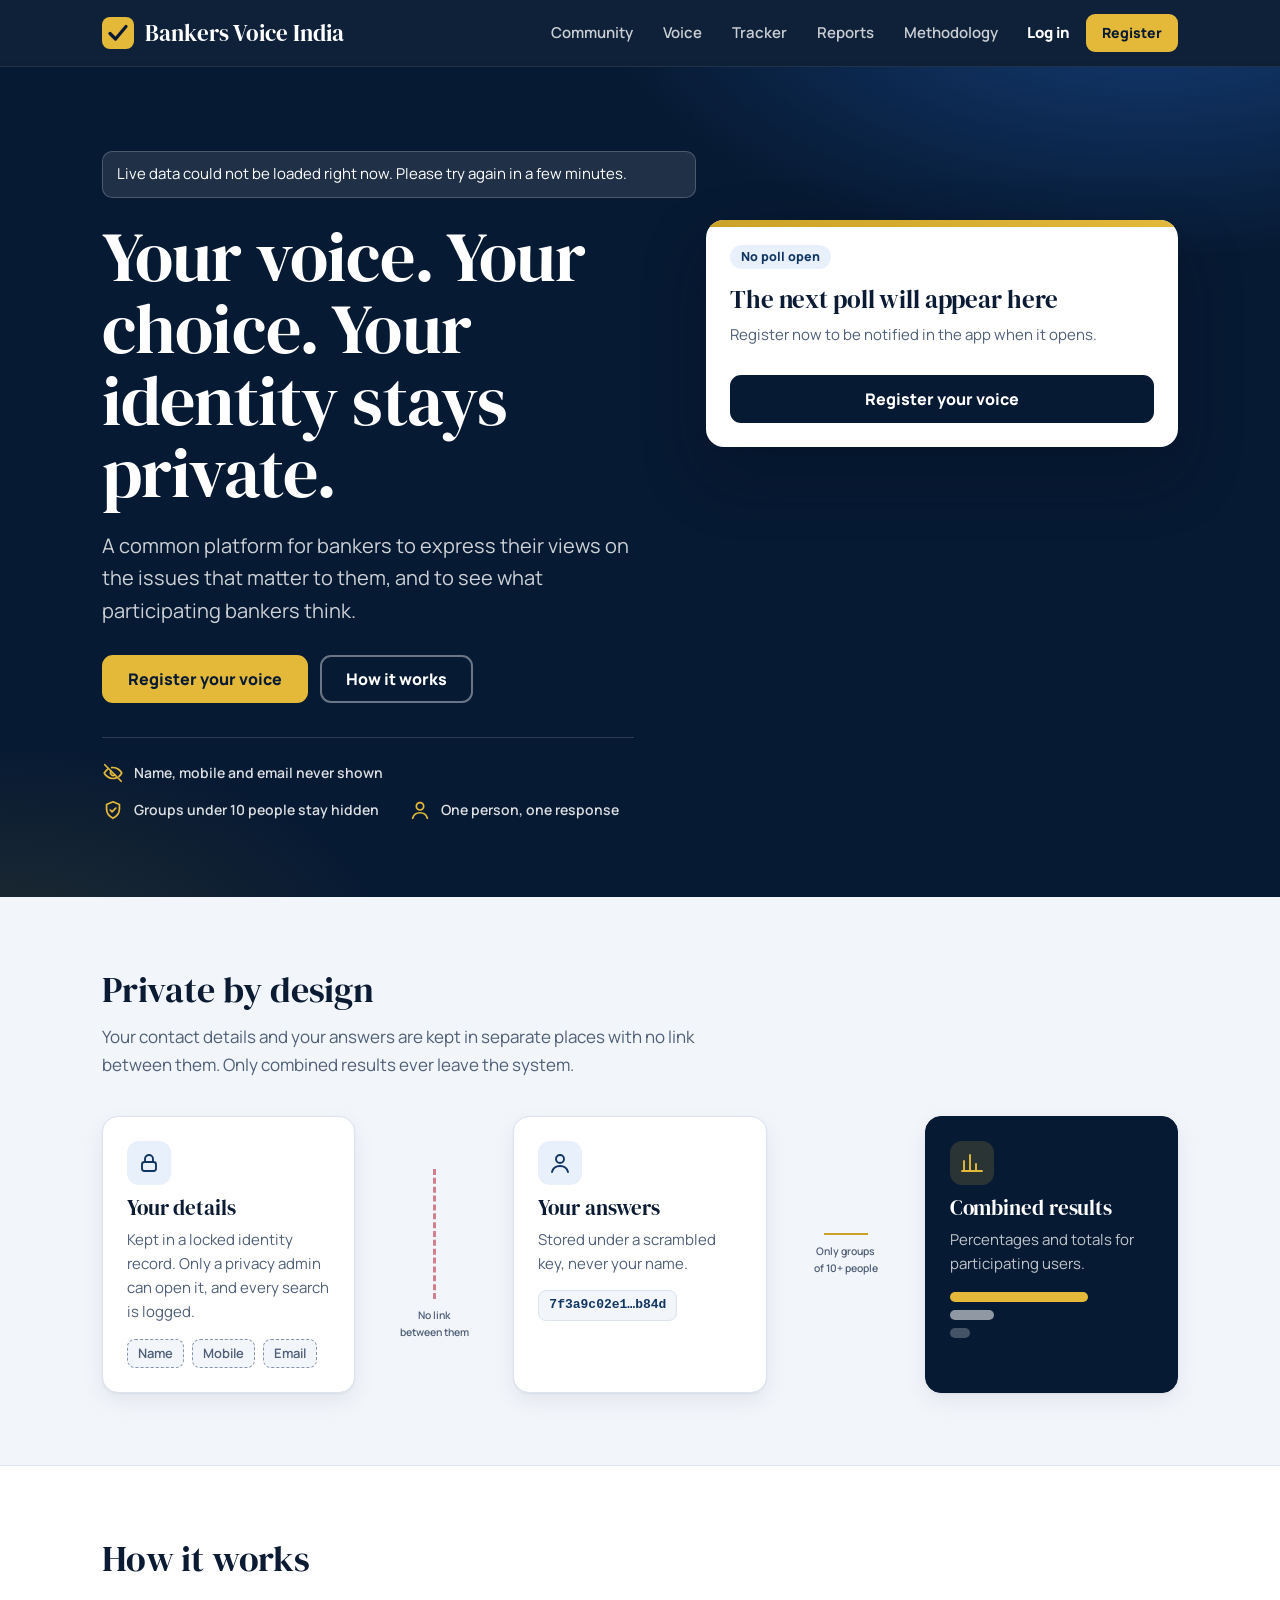
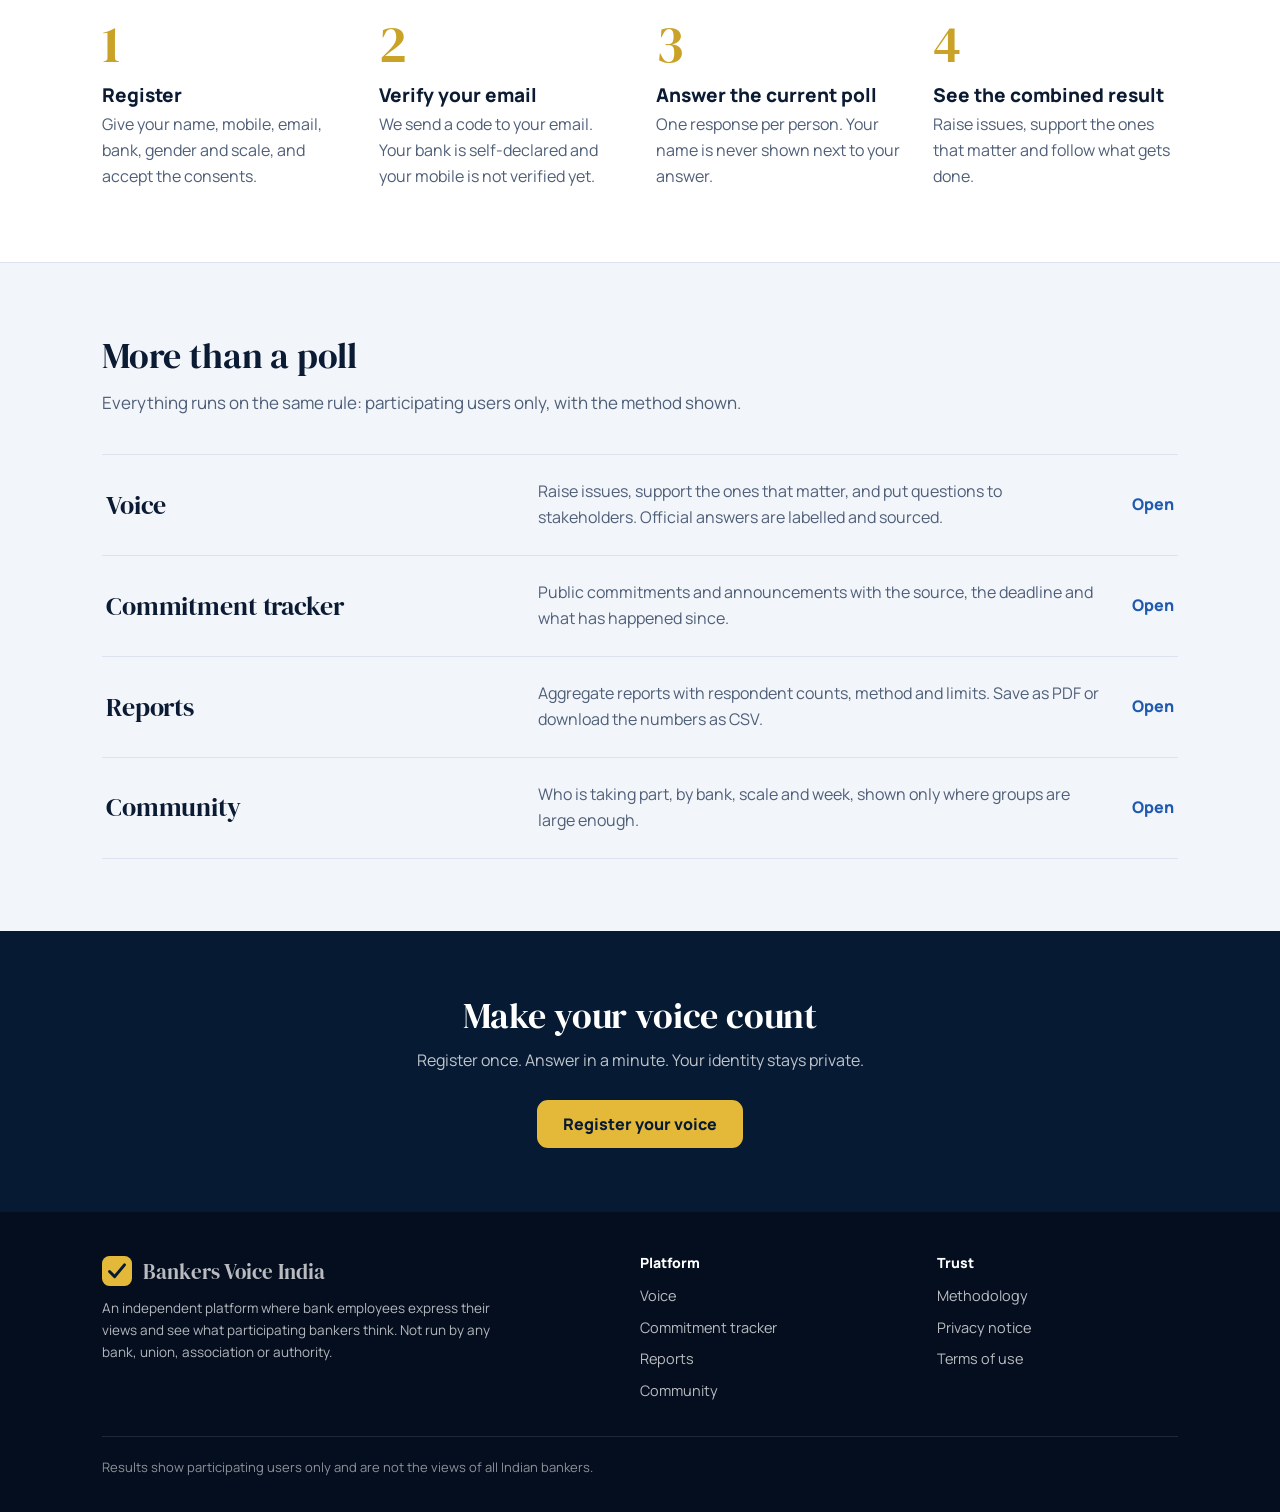
==== commit 83a0251b: "Add files via upload" ====
--- a/index.html
+++ b/index.html
@@ -5,804 +5,57 @@
 <meta name="viewport" content="width=device-width, initial-scale=1, viewport-fit=cover">
 <title>Bankers Voice India</title>
 <meta name="description" content="A common platform for bankers to express their views on issues that matter to them. Your identity stays private.">
-<meta name="theme-color" content="#0A2647">
+<meta name="theme-color" content="#071A33">
 <link rel="manifest" href="manifest.webmanifest">
 <link rel="icon" type="image/png" href="icon-192.png">
 <link rel="apple-touch-icon" href="icon-192.png">
-<style>
-@font-face{font-family:"Newsreader";font-weight:400;font-style:normal;font-display:swap;src:url(newsreader-latin-400-normal.woff2) format("woff2")}
-@font-face{font-family:"Newsreader";font-weight:600;font-style:normal;font-display:swap;src:url(newsreader-latin-600-normal.woff2) format("woff2")}
-@font-face{font-family:"Atkinson Hyperlegible";font-weight:400;font-style:normal;font-display:swap;src:url(atkinson-hyperlegible-latin-400-normal.woff2) format("woff2")}
-@font-face{font-family:"Atkinson Hyperlegible";font-weight:700;font-style:normal;font-display:swap;src:url(atkinson-hyperlegible-latin-700-normal.woff2) format("woff2")}
-
-:root{
-  --ink:#0A2647; --ink-2:#1F3864; --slate:#4A5A72; --paper:#F6F8FB; --card:#FFFFFF; --line:#D5DDE8;
-  --gold:#C9A227; --gold-deep:#7A5F06; --blue:#1B4F9C; --danger:#A11D33; --ok:#1E6B45;
-  --serif:"Newsreader",Georgia,"Times New Roman",serif;
-  --sans:"Atkinson Hyperlegible",system-ui,-apple-system,"Segoe UI",Roboto,sans-serif;
-}
-*{box-sizing:border-box}
-html{-webkit-text-size-adjust:100%}
-body{margin:0;background:var(--paper);color:var(--ink);font:400 17px/1.55 var(--sans);
-  padding:env(safe-area-inset-top) env(safe-area-inset-right) env(safe-area-inset-bottom) env(safe-area-inset-left);
-  min-height:100vh;display:flex;flex-direction:column}
-main{flex:1;outline:none}
-a{color:var(--blue)}
-h1,h2,h3{font-family:var(--serif);font-weight:600;color:var(--ink);margin:0;letter-spacing:-.005em}
-h1{font-size:clamp(32px,6.4vw,50px);line-height:1.08}
-h2{font-size:clamp(24px,4.2vw,30px);line-height:1.2}
-h3{font-size:20px;line-height:1.3}
-p{margin:0 0 12px;max-width:62ch}
-.sr{position:absolute!important;width:1px;height:1px;overflow:hidden;clip:rect(0 0 0 0);white-space:nowrap}
-.skip{position:absolute;left:-999px;top:8px;background:var(--ink);color:#fff;padding:10px 14px;border-radius:4px;z-index:10}
-.skip:focus{left:8px}
-:focus-visible{outline:3px solid var(--blue);outline-offset:2px}
-.wrap{max-width:720px;margin:0 auto;padding:0 20px}
-.wrap.wide{max-width:1080px}
-
-/* header */
-.top{background:#fff;border-bottom:1px solid var(--line)}
-.top .in{max-width:1080px;margin:0 auto;padding:12px 20px;display:flex;align-items:center;justify-content:space-between;gap:12px}
-.brand{display:flex;align-items:center;gap:10px;text-decoration:none;color:var(--ink);font:600 20px/1 var(--serif)}
-.brand svg{flex:none}
-.topnav{display:flex;align-items:center;gap:6px}
-.topnav a{color:var(--ink);text-decoration:none;padding:10px 12px;border-radius:4px;font-weight:700;font-size:15px}
-.topnav a:hover{background:var(--paper)}
-
-/* buttons */
-.btn{display:inline-flex;align-items:center;justify-content:center;min-height:46px;padding:10px 22px;border-radius:4px;border:2px solid var(--ink);
-  background:var(--ink);color:#fff;font:700 16px/1.2 var(--sans);cursor:pointer;text-decoration:none}
-.btn:hover{background:var(--ink-2)}
-.btn.alt{background:#fff;color:var(--ink)}
-.btn.alt:hover{background:var(--paper)}
-.btn.danger{background:var(--danger);border-color:var(--danger)}
-.btn[disabled]{opacity:.55;cursor:not-allowed}
-.row{display:flex;flex-wrap:wrap;gap:12px;align-items:center}
-
-/* hero */
-.hero{padding:40px 0 28px}
-.hero .grid{display:grid;gap:32px}
-.hero .lede{font-size:19px;color:var(--slate);margin:16px 0 22px}
-.counter{margin-top:18px;color:var(--slate);font-size:15px}
-@media(min-width:900px){.hero .grid{grid-template-columns:1fr 1fr;align-items:start;gap:56px}.hero{padding:64px 0 40px}}
-
-/* ballot */
-.ballot{background:var(--card);border:1px solid var(--line);border-top:6px solid var(--ink);border-radius:4px;padding:22px 0 0}
-.ballot .head{padding:0 22px 18px}
-.ballot .q{font:600 22px/1.3 var(--serif);margin:0 0 8px}
-.ballot .hint{margin:0;color:var(--slate);font-size:15px}
-.opts{border:0;border-top:1px solid var(--line);margin:0;padding:0;min-width:0}
-.opt{position:relative;display:flex;gap:14px;align-items:flex-start;padding:15px 22px;border-bottom:1px solid var(--line);cursor:pointer}
-.opt:hover{background:#F0F4FA}
-.opt input{position:absolute;opacity:0;width:24px;height:24px;left:22px;top:15px;margin:0}
-.box{flex:none;position:relative;width:24px;height:24px;border:2px solid var(--ink);border-radius:3px;background:#fff;margin-top:1px}
-.opt input[type=radio]+.box{border-radius:50%}
-.opt input:checked+.box{background:var(--gold)}
-.opt input:checked+.box::after{content:"";position:absolute;left:6px;top:1px;width:7px;height:13px;border:solid var(--ink);border-width:0 3px 3px 0;transform:rotate(45deg)}
-.opt input:focus-visible+.box{outline:3px solid var(--blue);outline-offset:2px}
-.opt .txt{padding-top:1px}
-.ballot .foot{padding:18px 22px 22px}
-.ballot .note{font-size:14px;color:var(--slate);margin:12px 0 0}
-.ballot details{padding:0 22px 18px;font-size:15px;color:var(--slate)}
-.ballot summary{cursor:pointer;font-weight:700;color:var(--ink)}
-.done{display:flex;gap:10px;align-items:center;padding:0 22px 6px;font-weight:700;color:var(--ok)}
-
-/* results */
-.results{padding:0 22px 22px}
-.bar-row{margin:0 0 14px}
-.bar-top{display:flex;justify-content:space-between;gap:12px;font-size:16px;margin-bottom:5px}
-.bar-top .num{font-weight:700;white-space:nowrap}
-.bar-top small{font-weight:400;color:var(--slate)}
-.bar{height:12px;background:#E6ECF4;border-radius:2px;overflow:hidden}
-.bar i{display:block;height:100%;background:var(--ink)}
-.bar-row.mine .bar i{background:var(--gold)}
-.mine-tag{display:inline-block;margin-left:8px;font-size:13px;font-weight:700;color:var(--gold-deep)}
-.disc{font-size:14px;color:var(--slate);border-top:1px solid var(--line);padding-top:12px;margin-top:6px}
-.bd{margin-top:10px;font-size:15px}
-.bd summary{cursor:pointer;font-weight:700}
-.tbl-wrap{overflow-x:auto;margin-top:8px}
-table{border-collapse:collapse;width:100%;font-size:14px}
-th,td{padding:7px 10px;border-bottom:1px solid var(--line);text-align:right;white-space:nowrap}
-th:first-child,td:first-child{text-align:left;white-space:normal}
-th small{display:block;font-weight:400;color:var(--slate)}
-
-/* sections */
-.section{padding:36px 0}
-.section.tint{background:#fff;border-top:1px solid var(--line);border-bottom:1px solid var(--line)}
-.three{display:grid;gap:22px;margin-top:20px}
-@media(min-width:800px){.three{grid-template-columns:repeat(3,1fr);gap:32px}}
-.three h3{margin-bottom:6px}
-.three p{color:var(--slate);font-size:16px}
-ol.steps{margin:20px 0 0;padding:0;list-style:none;display:grid;gap:14px;counter-reset:s;max-width:62ch}
-ol.steps li{counter-increment:s;display:grid;grid-template-columns:34px 1fr;gap:14px;align-items:start}
-ol.steps li::before{content:counter(s);width:34px;height:34px;border-radius:50%;background:var(--ink);color:#fff;display:grid;place-items:center;font:700 16px/1 var(--sans)}
-ol.steps b{display:block}
-
-/* forms */
-.panel{background:var(--card);border:1px solid var(--line);border-top:6px solid var(--ink);border-radius:4px;padding:26px 22px;margin:32px 0}
-.panel h1{font-size:clamp(28px,5vw,36px);margin-bottom:8px}
-.field{display:grid;gap:6px;margin:0 0 18px}
-.field>label,.field>legend,legend.lbl{font-weight:700;font-size:16px;padding:0}
-fieldset.field{border:0;margin:0 0 18px;padding:0;min-width:0}
-input[type=text],input[type=email],input[type=tel],input[type=number],select,textarea{width:100%;min-height:46px;padding:10px 12px;border:1px solid #7C8AA0;border-radius:4px;background:#fff;color:var(--ink);font:400 17px/1.4 var(--sans)}
-textarea{min-height:130px;resize:vertical}
-.hintx{font-size:14px;color:var(--slate);margin:0}
-.prefix{display:flex}
-.prefix span{display:grid;place-items:center;padding:0 12px;border:1px solid #7C8AA0;border-right:0;border-radius:4px 0 0 4px;background:var(--paper);font-weight:700}
-.prefix input{border-radius:0 4px 4px 0}
-.choices{display:flex;flex-wrap:wrap;gap:8px 20px}
-.choice{display:flex;gap:9px;align-items:center;cursor:pointer;min-height:36px}
-.choice input{width:20px;height:20px;accent-color:var(--ink);margin:0}
-.consents{border-top:1px solid var(--line);padding-top:16px;margin-top:6px}
-.consents .choice{align-items:flex-start;margin-bottom:10px}
-.consents .choice input{margin-top:3px;flex:none}
-.msg{margin:14px 0 0;padding:10px 12px;border-radius:4px;font-size:15px;border:1px solid}
-.msg.err{color:var(--danger);border-color:#E7B4BD;background:#FDF3F5}
-.msg.ok{color:var(--ok);border-color:#B5D8C5;background:#F1FAF5}
-.msg.info{color:var(--ink);border-color:var(--line);background:var(--paper)}
-.msg:empty{display:none}
-.code{font:700 28px/1 var(--sans);letter-spacing:.35em;text-align:center}
-.badge{display:inline-block;font-size:13px;font-weight:700;padding:2px 8px;border-radius:3px;border:1px solid var(--line);background:var(--paper);color:var(--slate);margin-left:8px;vertical-align:middle}
-.badge.good{color:var(--ok);border-color:#B5D8C5;background:#F1FAF5}
-dl.profile{margin:0;display:grid;gap:0}
-dl.profile div{display:grid;grid-template-columns:130px 1fr;gap:10px;padding:11px 0;border-bottom:1px solid var(--line)}
-dl.profile dt{color:var(--slate);font-size:15px}
-dl.profile dd{margin:0;overflow-wrap:anywhere}
-.stats{display:grid;grid-template-columns:1fr 1fr;gap:14px;margin:18px 0}
-.stat{background:#fff;border:1px solid var(--line);border-radius:4px;padding:14px 16px}
-.stat b{display:block;font:600 30px/1.1 var(--serif)}
-.stat span{font-size:14px;color:var(--slate)}
-.stack{display:grid;gap:26px;margin:28px 0}
-.draft{border:1px dashed var(--gold-deep);background:#FFFBEA;color:#5C4700;padding:10px 12px;border-radius:4px;font-size:15px;margin:0 0 18px}
-.legal h2{font-size:22px;margin:22px 0 6px}
-.legal p,.legal li{font-size:16px}
-.loading{padding:60px 20px;text-align:center;color:var(--slate)}
-
-/* footer */
-.foot-site{border-top:1px solid var(--line);background:#fff;margin-top:24px}
-.foot-site .in{max-width:1080px;margin:0 auto;padding:22px 20px;display:flex;flex-wrap:wrap;gap:10px 28px;justify-content:space-between;font-size:14px;color:var(--slate)}
-.foot-site a{color:var(--slate)}
-.foot-site p{margin:0;max-width:60ch}
-
-@media(prefers-reduced-motion:no-preference){.bar i{transition:width .5s ease}}
-@media(max-width:480px){dl.profile div{grid-template-columns:1fr;gap:2px}}
-</style>
+<link rel="stylesheet" href="style.css">
 </head>
 <body>
 <a class="skip" href="#main">Skip to content</a>
-<header class="top"><div class="in">
-  <a class="brand" href="#/" aria-label="Bankers Voice India, home">
-    <svg width="30" height="30" viewBox="0 0 30 30" aria-hidden="true"><rect width="30" height="30" rx="5" fill="#0A2647"/><rect x="7" y="19" width="16" height="3" rx="1.5" fill="#C9A227"/><path d="M9 12.5l4 4 8-8.5" fill="none" stroke="#fff" stroke-width="2.6" stroke-linecap="round" stroke-linejoin="round"/></svg>
-    <span>Bankers Voice India</span>
-  </a>
-  <nav class="topnav" id="nav" aria-label="Main"></nav>
-</div></header>
+<header class="top">
+  <div class="in">
+    <a class="brand" href="#/" aria-label="Bankers Voice India, home">
+      <svg width="32" height="32" viewBox="0 0 32 32" aria-hidden="true"><rect width="32" height="32" rx="8" fill="#E4B93A"/><path d="M8 16.5l5.5 5.5L24 9.5" fill="none" stroke="#071A33" stroke-width="3.2" stroke-linecap="round" stroke-linejoin="round"/></svg>
+      <span>Bankers Voice<span class="lg"> India</span></span>
+    </a>
+    <nav class="topnav" id="nav" aria-label="Main"></nav>
+  </div>
+  <nav class="subnav" id="subnav" aria-label="Sections"></nav>
+</header>
 
 <main id="main" tabindex="-1"><p class="loading">Loading…</p></main>
 
-<footer class="foot-site"><div class="in">
-  <p>Bankers Voice India is an independent platform for bank employees. Results show participating users only, not all bankers.</p>
-  <p><a href="#/privacy">Privacy notice</a> &nbsp; <a href="#/terms">Terms of use</a></p>
-</div></footer>
+<nav class="tabbar" id="tabbar" aria-label="Main"></nav>
+
+<footer class="foot-site">
+  <div class="in">
+    <div>
+      <a class="brand" href="#/" style="display:flex;padding:0">
+        <svg width="30" height="30" viewBox="0 0 32 32" aria-hidden="true"><rect width="32" height="32" rx="8" fill="#E4B93A"/><path d="M8 16.5l5.5 5.5L24 9.5" fill="none" stroke="#071A33" stroke-width="3.2" stroke-linecap="round" stroke-linejoin="round"/></svg>
+        <span>Bankers Voice India</span>
+      </a>
+      <p>An independent platform where bank employees express their views and see what participating bankers think. Not run by any bank, union, association or authority.</p>
+    </div>
+    <div><h4>Platform</h4><a href="#/voice">Voice</a><a href="#/tracker">Commitment tracker</a><a href="#/reports">Reports</a><a href="#/community">Community</a></div>
+    <div><h4>Trust</h4><a href="#/methodology">Methodology</a><a href="#/privacy">Privacy notice</a><a href="#/terms">Terms of use</a></div>
+    <div class="legal-line">Results show participating users only and are not the views of all Indian bankers.</div>
+  </div>
+</footer>
 
 <script src="supabase.js"></script>
+<script src="common.js"></script>
+<script src="app.js"></script>
 <script>
-(() => {
-'use strict';
-
-/* ───────────── Config ───────────── */
-const CONFIG = {
-  SUPABASE_URL: 'https://pzyqonrxirzxambgcrew.supabase.co',
-  SUPABASE_ANON_KEY: 'eyJhbGciOiJIUzI1NiIsInR5cCI6IkpXVCJ9.eyJpc3MiOiJzdXBhYmFzZSIsInJlZiI6InB6eXFvbnJ4aXJ6eGFtYmdjcmV3Iiwicm9sZSI6ImFub24iLCJpYXQiOjE3OTA2MTUyMTIsImV4cCI6MjEwNjE5MTIxMn0.ufYrfUxjBD4PewG7b0GuO6rdfYtF6BdKprzMb8VfsW8',
-  SHOW_COUNTER_FROM: 50,     // never show a tiny "registered" number
-  RESEND_SECONDS: 30
-};
-
-const BANKS = ['State Bank of India','Punjab National Bank','Bank of Baroda','Canara Bank','Union Bank of India','Bank of India','Indian Bank','Central Bank of India','Indian Overseas Bank','UCO Bank','Bank of Maharashtra','Punjab & Sind Bank','HDFC Bank','ICICI Bank','Axis Bank','Kotak Mahindra Bank','IndusInd Bank','Yes Bank','IDBI Bank','IDFC FIRST Bank','Federal Bank','South Indian Bank','Karnataka Bank','Karur Vysya Bank','City Union Bank','RBL Bank','Bandhan Bank','DCB Bank','CSB Bank','Dhanlaxmi Bank','Tamilnad Mercantile Bank','Jammu & Kashmir Bank','AU Small Finance Bank','Equitas Small Finance Bank','Ujjivan Small Finance Bank','India Post Payments Bank','Regional Rural Bank','Cooperative bank','Other'];
-const STATES = ['Andaman and Nicobar Islands','Andhra Pradesh','Arunachal Pradesh','Assam','Bihar','Chandigarh','Chhattisgarh','Dadra and Nagar Haveli and Daman and Diu','Delhi','Goa','Gujarat','Haryana','Himachal Pradesh','Jammu and Kashmir','Jharkhand','Karnataka','Kerala','Ladakh','Lakshadweep','Madhya Pradesh','Maharashtra','Manipur','Meghalaya','Mizoram','Nagaland','Odisha','Puducherry','Punjab','Rajasthan','Sikkim','Tamil Nadu','Telangana','Tripura','Uttar Pradesh','Uttarakhand','West Bengal'];
-const CATEGORIES = ['Employee representation','Working hours','Staffing / workload','Transfers','Promotions','Salary / benefits','Pension','Technology','Targets','Branch operations','Leave','Other'];
-
-const ERR = {
-  not_signed_in: 'Please log in first.',
-  not_registered: 'Finish registration first.',
-  already_registered: 'This account is already registered. Log in instead.',
-  consent_required: 'Accept the two required consents to continue.',
-  invalid_mobile: 'Enter a valid 10-digit Indian mobile number.',
-  mobile_taken: 'This mobile number is already registered.',
-  poll_closed: 'This poll is no longer open.',
-  choose_option: 'Choose an option first.',
-  choose_one: 'Choose one option only.',
-  invalid_option: 'That option is not valid. Reload and try again.',
-  already_voted: 'You have already voted in this poll.',
-  vote_first: 'Vote to see the results.',
-  rate_limited: 'You can raise up to 3 issues in 24 hours. Please try again later.',
-  invalid_category: 'Choose a category.'
-};
-function errText(e) {
-  const m = (e && (e.message || e.error_description)) || '';
-  for (const k in ERR) if (m.includes(k)) return ERR[k];
-  if (/rate limit|too many|over_email_send_rate_limit|security purposes/i.test(m)) return 'Too many attempts. Wait a few minutes, then try again.';
-  if (/token|otp/i.test(m) && /expired|invalid/i.test(m)) return 'That code is wrong or has expired. Check it, or request a new code.';
-  if (/failed to fetch|network/i.test(m)) return 'No connection. Check your internet and try again.';
-  return 'Something went wrong. Please try again.';
-}
-
-/* ───────────── Setup ───────────── */
-const sb = window.supabase.createClient(CONFIG.SUPABASE_URL, CONFIG.SUPABASE_ANON_KEY, {
-  auth: { persistSession: true, autoRefreshToken: true, detectSessionInUrl: false }
+window.addEventListener('load', function () {
+  setTimeout(function () {
+    if (window.__bvReady) return;
+    var m = document.getElementById('main');
+    if (m && m.querySelector('.loading')) {
+      m.innerHTML = '<div class="auth-wrap"><section class="panel"><h1>This page could not start</h1><p>Some required files did not load. Make sure common.js, app.js, style.css and supabase.js are uploaded next to index.html, then reload with Ctrl+Shift+R.</p></section></div>';
+    }
+  }, 9000);
 });
-const $ = (s, r = document) => r.querySelector(s);
-const $$ = (s, r = document) => Array.from(r.querySelectorAll(s));
-const esc = s => String(s ?? '').replace(/[&<>"']/g, c => ({ '&': '&amp;', '<': '&lt;', '>': '&gt;', '"': '&quot;', "'": '&#39;' }[c]));
-const S = { session: null, me: null, polls: [], stats: null, results: {}, sel: {}, timer: null };
-
-async function rpc(name, args) {
-  const { data, error } = await sb.rpc(name, args || {});
-  if (error) throw error;
-  return data;
-}
-const store = {
-  get(k) { try { return JSON.parse(sessionStorage.getItem(k)); } catch { return null; } },
-  set(k, v) { try { sessionStorage.setItem(k, JSON.stringify(v)); } catch {} },
-  del(k) { try { sessionStorage.removeItem(k); } catch {} }
-};
-(function restorePending() {
-  const p = store.get('bv_pending');
-  if (p && p.pollId && Array.isArray(p.ids)) S.sel[p.pollId] = new Set(p.ids);
-})();
-
-async function loadMe() { try { S.me = S.session ? await rpc('bv_me') : null; } catch { S.me = null; } }
-async function loadPolls() { try { S.polls = (await rpc('bv_active_polls')) || []; } catch { S.polls = []; } }
-async function loadStats() { try { S.stats = await rpc('bv_public_stats'); } catch { S.stats = null; } }
-
-/* ───────────── Chrome ───────────── */
-function renderNav() {
-  const n = $('#nav');
-  n.innerHTML = S.me
-    ? `<a href="#/home">My polls</a><a href="#/account">Account</a>`
-    : `<a href="#/login">Log in</a><a href="#/join" class="btn" style="color:#fff;min-height:40px;padding:8px 16px">Register</a>`;
-}
-function setMain(html, title) {
-  const m = $('#main');
-  m.innerHTML = html;
-  document.title = title ? `${title} | Bankers Voice India` : 'Bankers Voice India';
-  m.focus({ preventScroll: true });
-  window.scrollTo(0, 0);
-}
-function msg(el, kind, text) {
-  if (!el) return;
-  el.className = 'msg ' + kind;
-  el.textContent = text || '';
-}
-
-/* ───────────── Polls: ballot + results ───────────── */
-function optionsHtml(p) {
-  const type = p.multi_select ? 'checkbox' : 'radio';
-  const sel = S.sel[p.id] || new Set();
-  return `<fieldset class="opts"><legend class="sr">${esc(p.title)}</legend>` +
-    p.options.map(o => `<label class="opt"><input type="${type}" name="p_${p.id}" value="${esc(o.id)}" ${sel.has(o.id) ? 'checked' : ''}><span class="box" aria-hidden="true"></span><span class="txt">${esc(o.text)}</span></label>`).join('') +
-    `</fieldset>`;
-}
-function pollHtml(p) {
-  const member = !!S.me;
-  const voted = (p.my_options || []).length > 0 && !p.editing;
-  const hint = p.description ? `<p class="hint">${esc(p.description)}</p>` : '';
-  const method = p.methodology ? `<details><summary>How this poll works</summary><p style="margin-top:8px">${esc(p.methodology)}</p></details>` : '';
-  let body;
-  if (voted) {
-    body = `<div class="done"><svg width="20" height="20" viewBox="0 0 20 20" aria-hidden="true"><circle cx="10" cy="10" r="10" fill="#1E6B45"/><path d="M5.5 10.5l3 3 6-6.5" fill="none" stroke="#fff" stroke-width="2" stroke-linecap="round" stroke-linejoin="round"/></svg>Your response is recorded</div>
-      <div class="results" data-results="${esc(p.id)}"><p class="hintx">Loading results…</p></div>
-      ${p.allow_change ? `<div class="foot" style="padding-top:0"><button class="btn alt" data-act="change" data-poll="${esc(p.id)}" type="button">Change my response</button></div>` : ''}`;
-  } else if (member) {
-    body = `${optionsHtml(p)}<div class="foot"><button class="btn" data-act="vote" data-poll="${esc(p.id)}" type="button">Submit vote</button>
-      <p class="note">${p.allow_change ? 'You can change your response until the poll closes.' : 'You can vote once. Your name is never shown next to your answer.'}</p>
-      <p class="msg" data-msg="${esc(p.id)}" role="alert"></p></div>`;
-  } else {
-    body = `${optionsHtml(p)}<div class="foot"><button class="btn" data-act="register-to-vote" data-poll="${esc(p.id)}" type="button">Register to vote</button>
-      <p class="note">Registering takes about a minute. Your name, mobile and email are never shown to other participants.</p></div>`;
-  }
-  return `<article class="ballot" data-ballot="${esc(p.id)}"><div class="head"><h2 class="q">${esc(p.title)}</h2>${hint}</div>${body}${method}</article>`;
-}
-function bandHtml(o, total, mine) {
-  return `<div class="bar-row ${mine ? 'mine' : ''}"><div class="bar-top"><span>${esc(o.text)}${mine ? '<span class="mine-tag">Your response</span>' : ''}</span><span class="num">${o.pct}% <small>(${o.count})</small></span></div><div class="bar" role="img" aria-label="${esc(o.text)}: ${o.pct} percent"><i style="width:${Math.max(0, Math.min(100, Number(o.pct) || 0))}%"></i></div></div>`;
-}
-function breakdownHtml(title, bd, data) {
-  if (!bd) return '';
-  if (!bd.shown) return `<details class="bd"><summary>${esc(title)}</summary><p class="hintx" style="margin-top:6px">Not shown yet. Every group needs at least ${data.k} responses before a breakdown is displayed, so no one can be singled out.</p></details>`;
-  const head = bd.groups.map(g => `<th scope="col">${esc(g.label)}<small>${g.n} people</small></th>`).join('');
-  const rows = data.options.map(o => `<tr><th scope="row" style="font-weight:400">${esc(o.text)}</th>${bd.groups.map(g => {
-    const v = (g.options.find(x => x.id === o.id) || {}).pct;
-    return `<td>${v == null ? '-' : v + '%'}</td>`;
-  }).join('')}</tr>`).join('');
-  return `<details class="bd"><summary>${esc(title)}</summary><div class="tbl-wrap"><table><thead><tr><th scope="col"><span class="sr">Option</span></th>${head}</tr></thead><tbody>${rows}</tbody></table></div></details>`;
-}
-function resultsHtml(p, d) {
-  if (!d) return '<p class="hintx">Results are not available right now.</p>';
-  if (!d.available) {
-    if (d.reason === 'after_close') return `<p class="hintx">Results will be published when this poll closes${d.end_at ? ' on ' + esc(new Date(d.end_at).toLocaleDateString('en-IN', { day: 'numeric', month: 'long', year: 'numeric' })) : ''}.</p>`;
-    return `<p class="hintx">Results appear once at least ${d.k} people have voted. ${d.total} so far.</p>`;
-  }
-  const mineSet = new Set(p.my_options || []);
-  return d.options.map(o => bandHtml(o, d.total, mineSet.has(o.id))).join('') +
-    `<p class="disc"><b>${d.total}</b> participating ${d.total === 1 ? 'user' : 'users'} responded. These results represent participating users only and should not be read as the views of all Indian bankers.${p.multi_select ? ' Several options could be chosen, so percentages add up to more than 100%.' : ''}</p>` +
-    breakdownHtml('By scale', d.by_scale, d) + breakdownHtml('By gender', d.by_gender, d);
-}
-async function loadResults(p) {
-  const box = $(`[data-results="${CSS.escape(p.id)}"]`);
-  if (!box) return;
-  try {
-    S.results[p.id] = await rpc('bv_poll_results', { p_poll_id: p.id });
-    box.innerHTML = resultsHtml(p, S.results[p.id]);
-  } catch (e) {
-    box.innerHTML = `<p class="hintx">${esc(errText(e))}</p>`;
-  }
-}
-function refreshCard(p) {
-  const el = $(`[data-ballot="${CSS.escape(p.id)}"]`);
-  if (!el) return;
-  el.outerHTML = pollHtml(p);
-  const voted = (p.my_options || []).length > 0 && !p.editing;
-  if (voted) loadResults(p);
-}
-async function castVote(pollId, btn) {
-  const p = S.polls.find(x => x.id === pollId);
-  const m = $(`[data-msg="${CSS.escape(pollId)}"]`);
-  const ids = Array.from(S.sel[pollId] || []);
-  if (!p) return;
-  if (!ids.length) return msg(m, 'err', p.multi_select ? 'Select at least one option.' : 'Choose an option first.');
-  btn.disabled = true; msg(m, 'info', 'Submitting…');
-  try {
-    await rpc('bv_cast_vote', { p_poll_id: pollId, p_option_ids: ids });
-    p.my_options = ids; p.editing = false; delete S.results[pollId];
-    const pend = store.get('bv_pending'); if (pend && pend.pollId === pollId) store.del('bv_pending');
-    refreshCard(p);
-  } catch (e) {
-    btn.disabled = false; msg(m, 'err', errText(e));
-    if (/already_voted|poll_closed/.test(e.message || '')) { await loadPolls(); }
-  }
-}
-
-/* ───────────── Views ───────────── */
-const views = {};
-
-views[''] = {
-  async load() { await Promise.all([loadPolls(), loadStats()]); },
-  html() {
-    const st = S.stats, first = S.polls[0];
-    const counter = st && st.registered >= CONFIG.SHOW_COUNTER_FROM
-      ? `<p class="counter">${st.registered.toLocaleString('en-IN')} bankers registered${st.banks >= 3 ? ` from ${st.banks} banks` : ''}.</p>` : '';
-    const k = st ? st.k : 10;
-    return `
-<section class="hero"><div class="wrap wide"><div class="grid">
-  <div>
-    <h1>Your voice. Your choice. Your identity stays private.</h1>
-    <p class="lede">A common platform for bankers to express their views on issues that matter to them, and to see what participating bankers think.</p>
-    <div class="row">
-      ${S.me ? `<a class="btn" href="#/home">Go to my polls</a>` : `<a class="btn" href="#/join">Register your voice</a><button class="btn alt" type="button" data-act="scroll-how">How it works</button>`}
-    </div>
-    ${counter}
-  </div>
-  <div>${first ? pollHtml(first) : `<div class="ballot"><div class="head"><h2 class="q">No poll is open right now</h2><p class="hint">Register to take part when the next poll opens.</p></div></div>`}</div>
-</div></div></section>
-
-<section class="section tint"><div class="wrap wide">
-  <h2>Private by design</h2>
-  <div class="three">
-    <div><h3>Never shown to others</h3><p>Your name, mobile number, email and account ID are never visible to other participants.</p></div>
-    <div><h3>What is shown</h3><p>Totals, percentages, and breakdowns by scale or gender, only for groups of at least ${k} people.</p></div>
-    <div><h3>Kept separate</h3><p>Your answers are stored under a scrambled key, apart from your contact details.</p></div>
-  </div>
-</div></section>
-
-<section class="section" id="how"><div class="wrap wide">
-  <h2>How it works</h2>
-  <ol class="steps">
-    <li><div><b>Register</b>Give your name, mobile, email, bank, gender and scale, and accept the consents.</div></li>
-    <li><div><b>Verify your email</b>We send a code to your email. Your bank is self-declared and your mobile is not verified yet.</div></li>
-    <li><div><b>Answer the current poll</b>One response per person. Your name is never shown next to your answer.</div></li>
-    <li><div><b>See the combined result</b>You can also raise an issue. Every issue is reviewed by a moderator before it is published.</div></li>
-  </ol>
-  <p style="margin-top:22px;color:var(--slate)">Results describe participating users only. Every report states how many people took part, how they were verified and what the limits are.</p>
-</div></section>`;
-  },
-  after() { afterPolls(); }
-};
-
-views.join = {
-  html() {
-    const signedIn = !!S.session;
-    const email = signedIn ? (S.session.user.email || '') : (store.get('bv_email') || '');
-    const bank = BANKS.map(b => `<option>${esc(b)}</option>`).join('');
-    const states = STATES.map(s => `<option>${esc(s)}</option>`).join('');
-    return `<div class="wrap"><section class="panel">
-  <h1>Register your voice</h1>
-  <p style="color:var(--slate)">${signedIn ? 'Your email is verified. Add your details to finish.' : 'Your name, mobile and email are never shown to other participants.'}</p>
-  <form id="joinForm" novalidate>
-    <div class="field"><label for="name">Full name</label><input id="name" name="name" type="text" autocomplete="name" required maxlength="100"></div>
-    <div class="field"><label for="email">Email</label><input id="email" name="email" type="email" autocomplete="email" inputmode="email" required value="${esc(email)}" ${signedIn ? 'readonly' : ''}>
-      <p class="hintx">${signedIn ? 'Verified.' : 'We will send a verification code here.'}</p></div>
-    <div class="field"><label for="mobile">Mobile number</label><div class="prefix"><span>+91</span><input id="mobile" name="mobile" type="tel" autocomplete="tel-national" inputmode="numeric" maxlength="14" required></div>
-      <p class="hintx">Used for account uniqueness. Not verified yet.</p></div>
-    <div class="field"><label for="bank">Bank</label><select id="bank" name="bank" required><option value="">Select your bank</option>${bank}</select></div>
-    <fieldset class="field"><legend>Gender</legend><div class="choices">
-      ${['Male', 'Female', 'Prefer not to say'].map(g => `<label class="choice"><input type="radio" name="gender" value="${g}" required>${g}</label>`).join('')}
-    </div></fieldset>
-    <div class="field"><label for="scale">Scale</label><select id="scale" name="scale" required><option value="">Select your scale</option>
-      <option value="I">Scale I</option><option value="II">Scale II</option><option value="III">Scale III</option><option value="Other">Other</option><option value="Prefer not to say">Prefer not to say</option></select></div>
-    <div class="field"><label for="state">State or region <span style="font-weight:400;color:var(--slate)">(optional)</span></label><select id="state" name="state"><option value="">Prefer not to say</option>${states}</select></div>
-    <div class="consents">
-      <label class="choice"><input type="checkbox" id="c_participation"><span>I want to participate in the platform. <b>(required)</b></span></label>
-      <label class="choice"><input type="checkbox" id="c_reporting"><span>I agree that my responses may be used for the stated purposes in aggregated, anonymised form. <b>(required)</b></span></label>
-      <label class="choice"><input type="checkbox" id="c_updates"><span>I agree to receive platform updates.</span></label>
-      <label class="choice"><input type="checkbox" id="c_future"><span>I agree to be contacted about future surveys or participation opportunities.</span></label>
-      <p class="hintx">Read the <a href="#/privacy" target="_blank" rel="noopener">privacy notice</a> and <a href="#/terms" target="_blank" rel="noopener">terms of use</a>.</p>
-    </div>
-    <div class="row" style="margin-top:18px"><button class="btn" id="joinBtn" type="submit">${signedIn ? 'Complete registration' : 'Send verification code'}</button>
-      ${signedIn ? '' : '<a href="#/login">I already registered</a>'}</div>
-    <p class="msg" id="joinMsg" role="alert"></p>
-  </form></section></div>`;
-  },
-  after() {
-    const saved = store.get('bv_reg');
-    if (saved) {
-      $('#name').value = saved.name || ''; $('#mobile').value = saved.mobile || '';
-      $('#bank').value = saved.bank || ''; $('#scale').value = saved.scale || ''; $('#state').value = saved.state || '';
-      const g = $$('input[name=gender]').find(x => x.value === saved.gender); if (g) g.checked = true;
-    }
-    $('#joinForm').addEventListener('submit', onJoin);
-  }
-};
-
-views.login = {
-  html() {
-    return `<div class="wrap"><section class="panel">
-  <h1>Log in</h1>
-  <p style="color:var(--slate)">Enter the email you registered with. We will send you a code. There is no password.</p>
-  <form id="loginForm" novalidate>
-    <div class="field"><label for="lemail">Email</label><input id="lemail" type="email" autocomplete="email" inputmode="email" required value="${esc(store.get('bv_email') || '')}"></div>
-    <div class="row"><button class="btn" id="loginBtn" type="submit">Send code</button><a href="#/join">Register instead</a></div>
-    <p class="msg" id="loginMsg" role="alert"></p>
-  </form></section></div>`;
-  },
-  after() { $('#loginForm').addEventListener('submit', onLogin); }
-};
-
-views.verify = {
-  html() {
-    const email = store.get('bv_email') || '';
-    return `<div class="wrap"><section class="panel">
-  <h1>Enter your code</h1>
-  <p style="color:var(--slate)">We sent a code to <b>${esc(email)}</b>. It can take a minute. Check your spam folder too.</p>
-  <form id="verifyForm" novalidate>
-    <div class="field"><label for="code">Verification code</label><input id="code" class="code" type="text" inputmode="numeric" autocomplete="one-time-code" maxlength="10" required></div>
-    <div class="row"><button class="btn" id="verifyBtn" type="submit">Verify</button>
-      <button class="btn alt" id="resendBtn" type="button" disabled>Resend code</button></div>
-    <p class="msg" id="verifyMsg" role="alert"></p>
-    <p style="margin-top:14px"><a href="#/login">Use a different email</a></p>
-  </form></section></div>`;
-  },
-  after() {
-    $('#verifyForm').addEventListener('submit', onVerify);
-    $('#resendBtn').addEventListener('click', onResend);
-    startResendTimer();
-    $('#code').focus();
-  }
-};
-
-views.home = {
-  needs: 'member',
-  async load() { await loadPolls(); },
-  html() {
-    const me = S.me, first = esc((me.name || '').split(' ')[0]);
-    const share = store.get('bv_justRegistered');
-    const url = location.origin + location.pathname;
-    const shareText = `I've registered on Bankers Voice India. A platform where bankers can privately express their views and participate in community surveys. Your identity remains private from other users. Join here: ${url}`;
-    const shareCard = share ? `<div class="panel" style="margin:0"><h2>You are registered</h2>
-      <p style="color:var(--slate);margin-top:6px">Invite other bankers. The message below does not mention your bank, gender, scale or name.</p>
-      <div class="row"><a class="btn" target="_blank" rel="noopener" href="https://wa.me/?text=${encodeURIComponent(shareText)}">Share on WhatsApp</a>
-      <button class="btn alt" type="button" data-act="copy-link" data-text="${esc(shareText)}">Copy message</button></div>
-      <p class="msg" id="shareMsg" role="status"></p></div>` : '';
-    return `<div class="wrap"><div class="stack">
-  <div><h1>Welcome, ${first}</h1><p style="color:var(--slate);margin-top:8px">Your name, mobile and email are not visible to other participants.</p></div>
-  ${shareCard}
-  <section aria-labelledby="pollsH"><h2 id="pollsH" style="margin-bottom:14px">Open polls</h2>
-    ${S.polls.length ? `<div class="stack" style="margin:0">${S.polls.map(pollHtml).join('')}</div>` : '<p style="color:var(--slate)">No poll is open right now. New polls will appear here.</p>'}
-  </section>
-  <section aria-labelledby="issueH" class="panel" style="margin:0"><h2 id="issueH">Raise an issue</h2>
-    <p style="color:var(--slate);margin-top:6px">Describe a matter that affects bank employees. A moderator reviews every issue before it is published. Please do not name or accuse individuals.</p>
-    <form id="issueForm" novalidate style="margin-top:14px">
-      <div class="field"><label for="ititle">Title</label><input id="ititle" type="text" maxlength="140" required><p class="hintx">8 to 140 characters.</p></div>
-      <div class="field"><label for="icat">Category</label><select id="icat" required><option value="">Select a category</option>${CATEGORIES.map(c => `<option>${esc(c)}</option>`).join('')}</select></div>
-      <div class="field"><label for="idesc">What is the issue?</label><textarea id="idesc" maxlength="2000" required></textarea><p class="hintx">20 to 2000 characters. Stick to facts you can support.</p></div>
-      <button class="btn" id="issueBtn" type="submit">Submit for review</button>
-      <p class="msg" id="issueMsg" role="alert"></p>
-    </form></section>
-</div></div>`;
-  },
-  after() {
-    afterPolls();
-    $('#issueForm').addEventListener('submit', onIssue);
-    store.del('bv_justRegistered');   // share card shows once
-  }
-};
-
-views.account = {
-  needs: 'member',
-  html() {
-    const me = S.me, c = me.consents || {};
-    const badge = (t, good) => `<span class="badge ${good ? 'good' : ''}">${t}</span>`;
-    return `<div class="wrap"><div class="stack">
-  <div><h1>Account</h1></div>
-  <section class="panel" style="margin:0"><h2>Your details</h2>
-    <p class="hintx" style="margin-top:6px">Only you can see this page. Other participants never see these details.</p>
-    <dl class="profile" style="margin-top:10px">
-      <div><dt>Name</dt><dd>${esc(me.name)}</dd></div>
-      <div><dt>Email</dt><dd>${esc(me.email)} ${badge('Email verified', me.email_verified)}</dd></div>
-      <div><dt>Mobile</dt><dd>+91 ${esc(me.mobile)} ${badge(me.mobile_verified ? 'Mobile verified' : 'Mobile not verified', me.mobile_verified)}</dd></div>
-      <div><dt>Bank</dt><dd>${esc(me.bank)} ${badge('Self-declared')}</dd></div>
-      <div><dt>Gender</dt><dd>${esc(me.gender)}</dd></div>
-      <div><dt>Scale</dt><dd>${esc(me.scale)}</dd></div>
-      <div><dt>Activity</dt><dd>${me.polls_answered} polls answered, ${me.issues_submitted} issues raised</dd></div>
-    </dl></section>
-  <section class="panel" style="margin:0"><h2>Your consents</h2>
-    <div class="consents" style="border:0;padding-top:10px">
-      <label class="choice"><input type="checkbox" checked disabled><span>Participation (required, accepted)</span></label>
-      <label class="choice"><input type="checkbox" checked disabled><span>Aggregated, anonymised reporting (required, accepted)</span></label>
-      <label class="choice"><input type="checkbox" data-consent="updates" ${c.updates ? 'checked' : ''}><span>Receive platform updates</span></label>
-      <label class="choice"><input type="checkbox" data-consent="future_contact" ${c.future_contact ? 'checked' : ''}><span>Be contacted about future surveys</span></label>
-    </div>
-    <p class="msg" id="consentMsg" role="status"></p>
-    <p class="hintx" style="margin-top:8px">To withdraw a required consent, delete your account below.</p></section>
-  <section class="panel" style="margin:0"><h2>Session and data</h2>
-    <div class="row" style="margin-top:12px"><button class="btn alt" data-act="signout" type="button">Log out</button></div>
-    <details style="margin-top:22px"><summary style="cursor:pointer;font-weight:700;color:var(--danger)">Delete my account</summary>
-      <p style="margin-top:10px">This permanently removes your name, mobile, email and login. Answers you already gave stay in the combined results, unlinked from you. This cannot be undone.</p>
-      <div class="field"><label for="delConfirm">Type DELETE to confirm</label><input id="delConfirm" type="text" autocomplete="off"></div>
-      <button class="btn danger" id="delBtn" data-act="delete" type="button" disabled>Delete my account</button>
-      <p class="msg" id="delMsg" role="alert"></p></details></section>
-</div></div>`;
-  },
-  after() {
-    $$('[data-consent]').forEach(cb => cb.addEventListener('change', async () => {
-      const m = $('#consentMsg'); msg(m, 'info', 'Saving…');
-      try { await rpc('bv_set_consent', { p_purpose: cb.dataset.consent, p_granted: cb.checked }); S.me.consents[cb.dataset.consent] = cb.checked; msg(m, 'ok', 'Saved.'); }
-      catch (e) { cb.checked = !cb.checked; msg(m, 'err', errText(e)); }
-    }));
-    $('#delConfirm').addEventListener('input', e => { $('#delBtn').disabled = e.target.value.trim() !== 'DELETE'; });
-  }
-};
-
-views.privacy = {
-  html() {
-    return `<div class="wrap legal"><section class="panel"><h1>Privacy notice</h1>
-<p class="draft">Draft. This text must be reviewed by a qualified lawyer against India's Digital Personal Data Protection Act, 2023 before public launch.</p>
-<h2>What we collect</h2><p>Your name, mobile number, email address, bank (as you declare it), gender, scale and, optionally, your state. We also record your answers to polls and any issues you submit, and the consents you give.</p>
-<h2>Why we collect it</h2><p>To let you take part in polls, to prevent duplicate accounts, and to produce combined results and reports about participating users.</p>
-<h2>What others can see</h2><p>Other participants never see your name, mobile, email or any account ID. Results are shown only as totals and percentages, and breakdowns appear only for groups of at least ${S.stats ? S.stats.k : 10} people.</p>
-<h2>How your answers are stored</h2><p>Your answers are stored under a scrambled key that is kept apart from your contact details.</p>
-<h2>Sharing</h2><p>Any report shared outside the platform contains combined figures only, for the purposes stated to you here. We will not share your contact details.</p>
-<h2>Your choices</h2><p>You can withdraw optional consents and delete your account from the Account page. Answers already given remain in combined results, unlinked from you.</p>
-<h2>Contact</h2><p>[Add grievance / privacy contact here before launch.]</p>
-</section></div>`;
-  }
-};
-views.terms = {
-  html() {
-    return `<div class="wrap legal"><section class="panel"><h1>Terms of use</h1>
-<p class="draft">Draft. Have these terms reviewed by a qualified lawyer before public launch.</p>
-<h2>Purpose</h2><p>Bankers Voice India lets bank employees express views and see combined results. It is independent and not run by any bank, union, association or authority.</p>
-<h2>Your account</h2><p>Give accurate details and keep one account. Your bank is self-declared and is not checked yet.</p>
-<h2>Conduct</h2><p>Do not harass, threaten or defame anyone. Do not present allegations as facts. Do not share confidential bank information or personal records. Issues are moderated and may be edited, declined or removed.</p>
-<h2>What results mean</h2><p>Results show the views of participating users only. They are not the views of all bankers.</p>
-<h2>Changes</h2><p>We may update these terms and will tell you about material changes.</p>
-</section></div>`;
-  }
-};
-
-/* ───────────── Shared behaviours ───────────── */
-function afterPolls() {
-  S.polls.forEach(p => { if ((p.my_options || []).length > 0 && !p.editing) loadResults(p); });
-}
-function startResendTimer() {
-  clearInterval(S.timer);
-  const btn = $('#resendBtn'); if (!btn) return;
-  let left = CONFIG.RESEND_SECONDS;
-  const tick = () => {
-    if (!$('#resendBtn')) return clearInterval(S.timer);
-    btn.disabled = left > 0;
-    btn.textContent = left > 0 ? `Resend code in ${left}s` : 'Resend code';
-    left--;
-    if (left < -1) clearInterval(S.timer);
-  };
-  tick(); S.timer = setInterval(tick, 1000);
-}
-async function sendCode(email) {
-  const { error } = await sb.auth.signInWithOtp({ email, options: { shouldCreateUser: true } });
-  if (error) throw error;
-  store.set('bv_email', email);
-}
-async function register(p) {
-  await rpc('bv_register', {
-    p_name: p.name, p_mobile: p.mobile, p_bank: p.bank, p_gender: p.gender, p_scale: p.scale,
-    p_state: p.state || null, p_consents: p.consents
-  });
-  store.del('bv_reg'); store.set('bv_justRegistered', true);
-  await loadMe();
-}
-
-/* ───────────── Handlers ───────────── */
-const EMAIL_RE = /^[^\s@]+@[^\s@]+\.[^\s@]{2,}$/;
-
-async function onJoin(ev) {
-  ev.preventDefault();
-  const m = $('#joinMsg'), btn = $('#joinBtn');
-  const v = {
-    name: $('#name').value.trim(), email: $('#email').value.trim().toLowerCase(),
-    mobile: $('#mobile').value.replace(/\D/g, ''), bank: $('#bank').value,
-    gender: ($$('input[name=gender]').find(x => x.checked) || {}).value || '',
-    scale: $('#scale').value, state: $('#state').value,
-    consents: { participation: $('#c_participation').checked, reporting: $('#c_reporting').checked, updates: $('#c_updates').checked, future_contact: $('#c_future').checked }
-  };
-  if (v.name.length < 2) return msg(m, 'err', 'Enter your full name.');
-  if (!EMAIL_RE.test(v.email)) return msg(m, 'err', 'Enter a valid email address.');
-  let mob = v.mobile; if (mob.length === 12 && mob.startsWith('91')) mob = mob.slice(2); if (mob.length === 11 && mob.startsWith('0')) mob = mob.slice(1);
-  if (!/^[6-9]\d{9}$/.test(mob)) return msg(m, 'err', 'Enter a valid 10-digit Indian mobile number.');
-  v.mobile = mob;
-  if (!v.bank) return msg(m, 'err', 'Select your bank.');
-  if (!v.gender) return msg(m, 'err', 'Select an option for gender.');
-  if (!v.scale) return msg(m, 'err', 'Select your scale.');
-  if (!v.consents.participation || !v.consents.reporting) return msg(m, 'err', 'Accept the two required consents to continue.');
-  btn.disabled = true;
-  try {
-    if (S.session) {                       // email already verified, only details missing
-      msg(m, 'info', 'Saving…');
-      await register(v);
-      renderNav(); location.hash = '#/home';
-    } else {
-      msg(m, 'info', 'Sending code…');
-      store.set('bv_reg', v);
-      await sendCode(v.email);
-      location.hash = '#/verify';
-    }
-  } catch (e) { msg(m, 'err', errText(e)); btn.disabled = false; }
-}
-
-async function onLogin(ev) {
-  ev.preventDefault();
-  const m = $('#loginMsg'), btn = $('#loginBtn');
-  const email = $('#lemail').value.trim().toLowerCase();
-  if (!EMAIL_RE.test(email)) return msg(m, 'err', 'Enter a valid email address.');
-  btn.disabled = true; msg(m, 'info', 'Sending code…');
-  try { store.del('bv_reg'); await sendCode(email); location.hash = '#/verify'; }
-  catch (e) { msg(m, 'err', errText(e)); btn.disabled = false; }
-}
-
-async function onResend() {
-  const m = $('#verifyMsg'), email = store.get('bv_email');
-  if (!email) { location.hash = '#/login'; return; }
-  $('#resendBtn').disabled = true; msg(m, 'info', 'Sending a new code…');
-  try { await sendCode(email); msg(m, 'ok', 'A new code is on its way.'); startResendTimer(); }
-  catch (e) { msg(m, 'err', errText(e)); startResendTimer(); }
-}
-
-async function onVerify(ev) {
-  ev.preventDefault();
-  const m = $('#verifyMsg'), btn = $('#verifyBtn');
-  const email = store.get('bv_email'), token = $('#code').value.replace(/\s/g, '');
-  if (!email) { location.hash = '#/login'; return; }
-  if (!/^\d{6,10}$/.test(token)) return msg(m, 'err', 'Enter the numeric code from your email.');
-  btn.disabled = true; msg(m, 'info', 'Checking…');
-  try {
-    const { data, error } = await sb.auth.verifyOtp({ email, token, type: 'email' });
-    if (error) throw error;
-    S.session = data.session;
-    await loadMe();
-    if (!S.me) {
-      const reg = store.get('bv_reg');
-      if (reg && reg.email === email) { msg(m, 'info', 'Finishing registration…'); await register(reg); }
-    }
-    renderNav();
-    if (S.me) { location.hash = '#/home'; }
-    else { location.hash = '#/join'; }
-  } catch (e) { msg(m, 'err', errText(e)); btn.disabled = false; }
-}
-
-async function onIssue(ev) {
-  ev.preventDefault();
-  const m = $('#issueMsg'), btn = $('#issueBtn');
-  const title = $('#ititle').value.trim(), category = $('#icat').value, description = $('#idesc').value.trim();
-  if (title.length < 8) return msg(m, 'err', 'Give the issue a title of at least 8 characters.');
-  if (!category) return msg(m, 'err', 'Choose a category.');
-  if (description.length < 20) return msg(m, 'err', 'Describe the issue in at least 20 characters.');
-  btn.disabled = true; msg(m, 'info', 'Submitting…');
-  try {
-    await rpc('bv_submit_issue', { p_title: title, p_category: category, p_description: description });
-    $('#issueForm').reset(); msg(m, 'ok', 'Submitted for review. It will be published only after moderation.');
-    S.me.issues_submitted = (S.me.issues_submitted || 0) + 1;
-  } catch (e) { msg(m, 'err', errText(e)); }
-  btn.disabled = false;
-}
-
-document.addEventListener('change', ev => {
-  const inp = ev.target.closest('.ballot input');
-  if (!inp) return;
-  const id = inp.closest('[data-ballot]').dataset.ballot;
-  if (inp.type === 'radio') S.sel[id] = new Set([inp.value]);
-  else { const s = S.sel[id] || (S.sel[id] = new Set()); inp.checked ? s.add(inp.value) : s.delete(inp.value); }
-  const m = $(`[data-msg="${CSS.escape(id)}"]`); if (m && m.classList.contains('err')) msg(m, '', '');
-});
-
-document.addEventListener('click', async ev => {
-  const el = ev.target.closest('[data-act]');
-  if (!el) return;
-  const act = el.dataset.act;
-  if (act === 'vote') return castVote(el.dataset.poll, el);
-  if (act === 'scroll-how') { const t = $('#how'); if (t) t.scrollIntoView({ behavior: window.matchMedia('(prefers-reduced-motion: reduce)').matches ? 'auto' : 'smooth' }); return; }
-  if (act === 'register-to-vote') {
-    const ids = Array.from(S.sel[el.dataset.poll] || []);
-    if (ids.length) store.set('bv_pending', { pollId: el.dataset.poll, ids });
-    location.hash = '#/join'; return;
-  }
-  if (act === 'change') {
-    const p = S.polls.find(x => x.id === el.dataset.poll); if (!p) return;
-    S.sel[p.id] = new Set(p.my_options || []); p.editing = true; refreshCard(p); return;
-  }
-  if (act === 'copy-link') {
-    const m = $('#shareMsg');
-    try { await navigator.clipboard.writeText(el.dataset.text); msg(m, 'ok', 'Copied. Paste it into any chat.'); }
-    catch { msg(m, 'err', 'Could not copy. Select and copy the text manually.'); }
-    return;
-  }
-  if (act === 'signout') {
-    await sb.auth.signOut(); S.session = null; S.me = null; store.del('bv_justRegistered');
-    renderNav(); location.hash = '#/'; return;
-  }
-  if (act === 'delete') {
-    const m = $('#delMsg'); el.disabled = true; msg(m, 'info', 'Deleting…');
-    try {
-      await rpc('bv_delete_account');
-      await sb.auth.signOut().catch(() => {});
-      S.session = null; S.me = null; ['bv_reg', 'bv_email', 'bv_pending', 'bv_justRegistered'].forEach(store.del);
-      renderNav(); location.hash = '#/';
-    } catch (e) { msg(m, 'err', errText(e)); el.disabled = false; }
-  }
-});
-
-/* ───────────── Router ───────────── */
-async function route() {
-  clearInterval(S.timer);
-  const name = (location.hash.replace(/^#\/?/, '') || '').split('?')[0];
-  const key = views[name] ? name : '';
-  const v = views[key];
-
-  if (v.needs === 'member') {
-    if (!S.session) { location.hash = '#/login'; return; }
-    if (!S.me) { location.hash = '#/join'; return; }
-  }
-  if ((key === 'join' || key === 'login') && S.me) { location.hash = '#/home'; return; }
-  if (key === 'verify' && !store.get('bv_email')) { location.hash = '#/login'; return; }
-
-  renderNav();
-  if (v.load) { setMain('<p class="loading">Loading…</p>'); await v.load(); }
-  const titles = { join: 'Register', login: 'Log in', verify: 'Verify', home: 'My polls', account: 'Account', privacy: 'Privacy notice', terms: 'Terms of use' };
-  setMain(v.html(), titles[key]);
-  if (v.after) v.after();
-}
-window.addEventListener('hashchange', route);
-
-/* ───────────── Boot ───────────── */
-(async function boot() {
-  try {
-    const { data } = await sb.auth.getSession();
-    S.session = data.session;
-    if (S.session) await loadMe();
-  } catch {}
-  sb.auth.onAuthStateChange((ev, ses) => { S.session = ses; if (ev === 'SIGNED_OUT') S.me = null; });
-  await route();
-  if ('serviceWorker' in navigator && location.protocol.startsWith('http')) navigator.serviceWorker.register('sw.js').catch(() => {});
-})();
-
-})();
 </script>
 </body>
 </html>
--- a/style.css
+++ b/style.css
@@ -0,0 +1,459 @@
+/* Bankers Voice India — design system */
+@font-face{font-family:"DM Serif Display";font-weight:400;font-style:normal;font-display:swap;src:url(dm-serif-display-latin-400-normal.woff2) format("woff2")}
+@font-face{font-family:"Manrope";font-weight:400;font-style:normal;font-display:swap;src:url(manrope-latin-400-normal.woff2) format("woff2")}
+@font-face{font-family:"Manrope";font-weight:600;font-style:normal;font-display:swap;src:url(manrope-latin-600-normal.woff2) format("woff2")}
+@font-face{font-family:"Manrope";font-weight:800;font-style:normal;font-display:swap;src:url(manrope-latin-800-normal.woff2) format("woff2")}
+
+:root{
+  --navy-950:#040E1E; --navy-900:#071A33; --navy-800:#0B2547; --navy-700:#123663; --navy-600:#1B4A8A;
+  --gold:#C9A227; --gold-bright:#E4B93A; --gold-deep:#7C5F00; --gold-soft:#FBF3D6;
+  --ink:#0B1B33; --slate:#4F5F78; --mist:#8794AB; --line:#DCE3EE; --paper:#F2F5FA; --card:#FFFFFF;
+  --ok:#1D7A4B; --ok-soft:#E4F4EB; --danger:#B3243B; --danger-soft:#FBEAED; --blue:#1F5AB0; --blue-soft:#E8F0FB; --warn-soft:#FFF5D9;
+  --display:"DM Serif Display",Georgia,"Times New Roman",serif;
+  --sans:"Manrope",system-ui,-apple-system,"Segoe UI",Roboto,sans-serif;
+  --shadow-1:0 1px 2px rgba(7,26,51,.06),0 8px 22px rgba(7,26,51,.07);
+  --shadow-2:0 2px 6px rgba(7,26,51,.12),0 28px 64px rgba(4,14,30,.32);
+}
+*{box-sizing:border-box}
+html{-webkit-text-size-adjust:100%;scroll-behavior:smooth}
+body{margin:0;background:var(--paper);color:var(--ink);font:400 16px/1.62 var(--sans);min-height:100vh;display:flex;flex-direction:column;
+  padding-left:env(safe-area-inset-left);padding-right:env(safe-area-inset-right)}
+main{flex:1;outline:none}
+a{color:var(--blue)}
+h1,h2,h3{font-family:var(--display);font-weight:400;margin:0;color:var(--ink);letter-spacing:-.005em}
+h1{font-size:clamp(34px,5vw,48px);line-height:1.08}
+h2{font-size:clamp(26px,3.6vw,36px);line-height:1.16}
+h3{font-size:21px;line-height:1.25}
+p{margin:0 0 12px;max-width:66ch}
+b,strong{font-weight:800}
+.sr{position:absolute!important;width:1px;height:1px;overflow:hidden;clip:rect(0 0 0 0);white-space:nowrap}
+.skip{position:absolute;left:-999px;top:8px;background:var(--gold-bright);color:var(--navy-900);font-weight:800;padding:10px 14px;border-radius:8px;z-index:100}
+.skip:focus{left:8px}
+:focus-visible{outline:3px solid var(--gold-bright);outline-offset:2px}
+.wrap{max-width:1120px;margin:0 auto;padding:0 22px}
+.wrap.narrow{max-width:780px}
+.muted{color:var(--slate)}
+.small{font-size:14px}
+.hidden{display:none!important}
+
+/* ── header ───────────────────────────────────── */
+.top{position:sticky;top:0;z-index:50;background:rgba(7,26,51,.97);backdrop-filter:blur(10px);border-bottom:1px solid rgba(255,255,255,.08);padding-top:env(safe-area-inset-top)}
+.top .in{max-width:1120px;margin:0 auto;padding:12px 22px;display:flex;align-items:center;justify-content:space-between;gap:14px}
+.brand{display:flex;align-items:center;gap:11px;text-decoration:none;color:#fff;font:400 23px/1 var(--display)}
+.brand svg{flex:none}
+.topnav{display:flex;align-items:center;gap:4px}
+.topnav a.lnk{color:rgba(255,255,255,.78);text-decoration:none;padding:9px 13px;border-radius:9px;font-weight:600;font-size:15px}
+.topnav a.lnk:hover{background:rgba(255,255,255,.09);color:#fff}
+.topnav a.lnk.on{color:#fff;box-shadow:inset 0 -2px 0 var(--gold-bright);border-radius:9px 9px 0 0}
+.bell{position:relative;display:flex;align-items:center;justify-content:center;width:42px;height:42px;border-radius:50%;color:#fff;text-decoration:none}
+.bell:hover{background:rgba(255,255,255,.1)}
+.bell svg{width:22px;height:22px}
+.bell .dot{position:absolute;top:5px;right:4px;min-width:18px;height:18px;padding:0 5px;border-radius:9px;background:var(--gold-bright);color:var(--navy-900);font:800 11px/18px var(--sans);text-align:center}
+.avatar{display:flex;align-items:center;justify-content:center;width:38px;height:38px;border-radius:50%;background:var(--gold-bright);color:var(--navy-900);font:800 14px/1 var(--sans);text-decoration:none;margin-left:6px}
+.subnav{display:none;background:var(--navy-800);overflow-x:auto;white-space:nowrap;-webkit-overflow-scrolling:touch}
+.subnav a{display:inline-block;padding:11px 16px;color:rgba(255,255,255,.82);text-decoration:none;font-weight:600;font-size:14px}
+.subnav a.on{color:#fff;box-shadow:inset 0 -2px 0 var(--gold-bright)}
+
+/* ── buttons ───────────────────────────────────── */
+.btn{display:inline-flex;align-items:center;justify-content:center;gap:8px;min-height:48px;padding:11px 24px;border-radius:11px;border:2px solid var(--navy-900);
+  background:var(--navy-900);color:#fff;font:800 16px/1.2 var(--sans);cursor:pointer;text-decoration:none;transition:transform .12s ease,box-shadow .12s ease,background .12s ease}
+.btn:hover{background:var(--navy-700);border-color:var(--navy-700);box-shadow:0 6px 16px rgba(7,26,51,.22)}
+.btn:active{transform:translateY(1px)}
+.btn.gold{background:var(--gold-bright);border-color:var(--gold-bright);color:var(--navy-900)}
+.btn.gold:hover{background:#F0C94F;border-color:#F0C94F;box-shadow:0 8px 22px rgba(228,185,58,.35)}
+.btn.ghost{background:transparent;border-color:rgba(255,255,255,.4);color:#fff}
+.btn.ghost:hover{background:rgba(255,255,255,.1);border-color:#fff;box-shadow:none}
+.btn.alt{background:#fff;color:var(--navy-900);border-color:var(--line)}
+.btn.alt:hover{background:var(--paper);border-color:var(--navy-700);box-shadow:none}
+.btn.danger{background:var(--danger);border-color:var(--danger)}
+.btn.danger:hover{background:#951C30;border-color:#951C30}
+.btn.sm{min-height:38px;padding:7px 14px;font-size:14px;border-radius:9px}
+.btn[disabled]{opacity:.5;cursor:not-allowed;box-shadow:none;transform:none}
+.row{display:flex;flex-wrap:wrap;gap:12px;align-items:center}
+.linkbtn{background:none;border:0;padding:0;color:var(--blue);font:600 inherit/inherit var(--sans);text-decoration:underline;cursor:pointer}
+
+/* ── hero (landing) ────────────────────────────── */
+.hero{position:relative;background:var(--navy-900);color:#fff;padding:60px 0 56px}
+.hero::before{content:"";position:absolute;inset:0;pointer-events:none;
+  background:radial-gradient(900px 440px at 90% -10%,rgba(31,90,176,.55),transparent 62%),radial-gradient(640px 320px at 0% 105%,rgba(201,162,39,.12),transparent 60%)}
+
+.hero .wrap{position:relative;z-index:1}
+.hero-grid{display:grid;grid-template-columns:minmax(0,1fr);gap:44px}
+.hero h1{color:#fff;font-size:clamp(38px,6.4vw,70px);line-height:1.03;letter-spacing:-.012em}
+.hero .lede{font-size:clamp(17px,2vw,20px);color:rgba(255,255,255,.8);margin:22px 0 28px;max-width:52ch}
+.trust{display:flex;flex-wrap:wrap;gap:14px 30px;margin-top:34px;padding-top:24px;border-top:1px solid rgba(255,255,255,.15)}
+.trust li{list-style:none;display:flex;align-items:center;gap:10px;font-size:14px;font-weight:600;color:rgba(255,255,255,.86)}
+.trust svg{width:22px;height:22px;color:var(--gold-bright);flex:none}
+.trust{margin-left:0;padding-left:0}
+.counter{margin:20px 0 0;color:rgba(255,255,255,.7);font-size:15px}
+.counter b{color:var(--gold-bright);font-size:20px}
+.notice{background:rgba(255,255,255,.1);border:1px solid rgba(255,255,255,.2);color:#fff;padding:10px 14px;border-radius:10px;margin:0 0 22px;font-size:15px}
+.hero .ballot{margin-bottom:-100px}
+.after-hero{padding-top:140px}
+@media(min-width:960px){
+  .hero{padding:84px 0 60px}
+  .hero-grid{grid-template-columns:1.06fr .94fr;gap:72px;align-items:start}
+}
+@keyframes rise{from{opacity:0;transform:translateY(18px)}to{opacity:1;transform:none}}
+@media(prefers-reduced-motion:no-preference){.hero .ballot{animation:rise .7s cubic-bezier(.2,.7,.2,1) .1s both}}
+
+/* ── ballot ────────────────────────────────────── */
+.ballot{background:#fff;color:var(--ink);border-radius:18px;box-shadow:var(--shadow-2);overflow:hidden}
+.ballot::before{content:"";display:block;height:7px;background:linear-gradient(90deg,var(--gold),var(--gold-bright))}
+.ballot-top{display:flex;justify-content:space-between;align-items:center;gap:10px;padding:18px 24px 0;font-size:13px;color:var(--slate);font-weight:600}
+.chip{display:inline-flex;align-items:center;gap:7px;padding:4px 11px;border-radius:999px;background:var(--blue-soft);color:var(--navy-700);font:800 12.5px/1.3 var(--sans)}
+.chip.live{background:var(--ok-soft);color:var(--ok)}
+.chip.live i{width:8px;height:8px;border-radius:50%;background:var(--ok)}
+@media(prefers-reduced-motion:no-preference){.chip.live i{animation:pulse 2s ease-in-out infinite}}
+@keyframes pulse{50%{opacity:.35}}
+.ballot .head{padding:14px 24px 16px}
+.ballot .q{font:400 clamp(21px,2.6vw,25px)/1.28 var(--display);margin:0 0 8px;color:var(--ink)}
+.ballot .hint{margin:0;color:var(--slate);font-size:15px}
+.opts{border:0;margin:0;padding:0 16px 4px;min-width:0}
+.opt{position:relative;display:flex;gap:14px;align-items:flex-start;padding:14px 16px;margin:0 0 10px;border:2px solid var(--line);border-radius:13px;cursor:pointer;background:#fff;transition:border-color .12s,background .12s}
+.opt:hover{border-color:var(--navy-600);background:#F6F9FE}
+.opt input{position:absolute;opacity:0;width:26px;height:26px;left:16px;top:13px;margin:0}
+.box{flex:none;position:relative;width:26px;height:26px;border:2px solid var(--navy-800);border-radius:7px;background:#fff;margin-top:0}
+.opt input[type=radio]+.box{border-radius:50%}
+.opt input:checked+.box{background:var(--gold-bright);border-color:var(--navy-900)}
+.opt input:checked+.box::after{content:"";position:absolute;left:8px;top:2px;width:7px;height:13px;border:solid var(--navy-900);border-width:0 3px 3px 0;transform:rotate(45deg)}
+.opt:has(input:checked){border-color:var(--navy-800);background:#EEF3FB}
+.opt input:focus-visible+.box{outline:3px solid var(--blue);outline-offset:2px}
+.opt .txt{font-weight:600;padding-top:2px}
+.ballot .foot{padding:12px 24px 24px}
+.ballot .foot .btn{width:100%}
+.ballot .note{font-size:13.5px;color:var(--slate);margin:12px 0 0}
+.ballot details{padding:0 24px 20px;font-size:14px;color:var(--slate)}
+.ballot summary{cursor:pointer;font-weight:800;color:var(--ink)}
+.done{display:flex;gap:10px;align-items:center;padding:0 24px 10px;font-weight:800;color:var(--ok)}
+.done svg{flex:none}
+
+/* results */
+.results{padding:4px 24px 22px}
+.bar-row{margin:0 0 16px}
+.bar-top{display:flex;justify-content:space-between;gap:14px;font-size:15.5px;margin-bottom:6px;font-weight:600}
+.bar-top .num{font-weight:800;white-space:nowrap}
+.bar-top small{font-weight:400;color:var(--slate)}
+.bar{height:14px;background:#E7ECF4;border-radius:7px;overflow:hidden}
+.bar i{display:block;height:100%;background:var(--navy-700);border-radius:7px}
+.bar-row.mine .bar i{background:linear-gradient(90deg,var(--gold),var(--gold-bright))}
+.mine-tag{display:inline-block;margin-left:8px;font-size:12px;font-weight:800;color:var(--gold-deep);background:var(--gold-soft);padding:2px 8px;border-radius:999px}
+.disc{font-size:13.5px;color:var(--slate);border-top:1px solid var(--line);padding-top:14px;margin-top:8px}
+.bd{margin-top:12px;font-size:14.5px}
+.bd summary{cursor:pointer;font-weight:800}
+@media(prefers-reduced-motion:no-preference){.bar i{transition:width .7s cubic-bezier(.2,.7,.2,1)}}
+.tbl-wrap{overflow-x:auto;margin-top:10px}
+table{border-collapse:collapse;width:100%;font-size:14px}
+th,td{padding:9px 12px;border-bottom:1px solid var(--line);text-align:right;white-space:nowrap}
+th:first-child,td:first-child{text-align:left;white-space:normal}
+th small{display:block;font-weight:400;color:var(--slate)}
+thead th{background:var(--paper);font-weight:800}
+
+/* ── sections ──────────────────────────────────── */
+.section{padding:72px 0}
+.section.tight{padding:48px 0}
+.section.white{background:#fff;border-top:1px solid var(--line);border-bottom:1px solid var(--line)}
+.sec-head{max-width:640px;margin-bottom:38px}
+.sec-head p{color:var(--slate);font-size:17px;margin-top:12px}
+
+.flow{display:grid;grid-template-columns:minmax(0,1fr);gap:14px;align-items:stretch}
+.flow-box{background:#fff;border:1px solid var(--line);border-radius:16px;padding:24px;box-shadow:var(--shadow-1)}
+.flow-box h3{margin:10px 0 6px}
+.flow-box p{font-size:15px;color:var(--slate);margin:0}
+.flow-box.dark{background:var(--navy-900);border-color:var(--navy-900);color:#fff}
+.flow-box.dark h3{color:#fff}
+.flow-box.dark p{color:rgba(255,255,255,.75)}
+.fi{display:inline-flex;align-items:center;justify-content:center;width:44px;height:44px;border-radius:12px;background:var(--blue-soft);color:var(--navy-700)}
+.fi svg{width:24px;height:24px}
+.flow-box.dark .fi{background:rgba(228,185,58,.16);color:var(--gold-bright)}
+.mini{list-style:none;margin:14px 0 0;padding:0;display:flex;flex-wrap:wrap;gap:8px}
+.mini li{background:var(--paper);border:1px dashed var(--mist);border-radius:8px;padding:3px 10px;font-size:13px;font-weight:600;color:var(--slate)}
+.key{display:inline-block;margin-top:14px;padding:6px 10px;border-radius:8px;background:var(--paper);border:1px solid var(--line);font:600 13px/1.3 ui-monospace,Menlo,Consolas,monospace;color:var(--navy-700);word-break:break-all}
+.minibars{margin-top:16px;display:grid;gap:8px}
+.minibars i{display:block;height:10px;border-radius:5px;background:var(--gold-bright)}
+.minibars i:nth-child(2){background:rgba(255,255,255,.55)}
+.minibars i:nth-child(3){background:rgba(255,255,255,.25)}
+.flow-gap{display:flex;flex-direction:column;align-items:center;justify-content:center;gap:8px;color:var(--slate);font-size:12.5px;font-weight:600;text-align:center;padding:2px 0}
+.flow-gap .wall{display:block;width:70%;max-width:160px;border-top:3px dashed var(--danger);opacity:.55}
+.flow-gap.arrow::before{content:"";width:2px;height:22px;background:var(--gold)}
+@media(min-width:960px){
+  .flow{grid-template-columns:1fr 130px 1fr 130px 1fr}
+  .flow-gap .wall{width:3px;height:70%;max-height:130px;border-top:0;border-left:3px dashed var(--danger)}
+  .flow-gap.arrow::before{width:44px;height:2px}
+}
+
+.steps{list-style:none;margin:0;padding:0;display:grid;grid-template-columns:minmax(0,1fr);gap:26px;counter-reset:s}
+.steps li{counter-increment:s;display:grid;grid-template-columns:64px 1fr;gap:18px;align-items:start}
+.steps li::before{content:counter(s);font:400 52px/1 var(--display);color:var(--gold)}
+.steps b{display:block;font-size:19px;margin-bottom:2px}
+.steps p{color:var(--slate);margin:0}
+@media(min-width:960px){.steps{grid-template-columns:repeat(4,1fr);gap:32px}.steps li{grid-template-columns:1fr;gap:10px}}
+
+.rows{border-top:1px solid var(--line)}
+.rowlink{display:grid;gap:6px 30px;padding:24px 4px;border-bottom:1px solid var(--line);text-decoration:none;color:inherit;transition:background .12s,padding .12s}
+.rowlink:hover{background:#fff;padding-left:14px}
+.rowlink h3{font-size:26px}
+.rowlink p{margin:0;color:var(--slate)}
+.rowlink .go{font-weight:800;color:var(--blue)}
+@media(min-width:800px){.rowlink{grid-template-columns:1fr 1.4fr auto;align-items:center}}
+
+.cta-band{background:var(--navy-900);color:#fff;padding:64px 0;text-align:center;position:relative;overflow:hidden}
+.cta-band h2{color:#fff;max-width:20ch;margin:0 auto 12px}
+.cta-band p{color:rgba(255,255,255,.75);margin:0 auto 26px}
+
+/* ── footer ────────────────────────────────────── */
+.foot-site{background:var(--navy-950);color:rgba(255,255,255,.7);margin-top:0}
+.foot-site .in{max-width:1120px;margin:0 auto;padding:44px 22px 34px;display:flex;flex-wrap:wrap;gap:30px 56px}
+.foot-site .brand{font-size:21px}
+.foot-site h4{margin:0 0 10px;color:#fff;font:800 14px/1 var(--sans)}
+.foot-site a{color:rgba(255,255,255,.72);text-decoration:none;display:block;padding:4px 0;font-size:14.5px}
+.foot-site a:hover{color:#fff;text-decoration:underline}
+.foot-site p{font-size:13.5px;max-width:52ch;margin:12px 0 0}
+.foot-site .legal-line{flex:1 1 100%;border-top:1px solid rgba(255,255,255,.1);padding-top:20px;font-size:13px;color:rgba(255,255,255,.55)}
+.foot-site .in>div:first-child{flex:2 1 300px}.foot-site .in>div:not(:first-child):not(.legal-line){flex:1 1 150px}
+
+/* ── inner pages ───────────────────────────────── */
+.page-head{background:var(--navy-900);color:#fff;padding:38px 0 78px;position:relative}
+.page-head::before{content:"";position:absolute;inset:0;background:radial-gradient(700px 300px at 92% -20%,rgba(31,90,176,.5),transparent 65%);pointer-events:none}
+.page-head .wrap{position:relative}
+.page-head h1{color:#fff}
+.page-head p{color:rgba(255,255,255,.75);margin:10px 0 0;font-size:17px}
+.page-body{margin-top:-46px;position:relative;padding-bottom:56px}
+.stack{display:grid;grid-template-columns:minmax(0,1fr);gap:26px}
+.card{background:#fff;border:1px solid var(--line);border-radius:16px;box-shadow:var(--shadow-1);padding:26px}
+.card h2{font-size:26px;margin-bottom:6px}
+.panel{background:#fff;border:1px solid var(--line);border-radius:18px;box-shadow:var(--shadow-1);padding:30px 26px;margin:0 0 26px}
+.auth-wrap{max-width:560px;margin:0 auto;padding:44px 22px 60px}
+.auth-wrap .panel{border-top:6px solid var(--gold-bright);margin:0}
+.auth-wrap h1{font-size:clamp(30px,5vw,38px);margin-bottom:8px}
+
+/* forms */
+.field{display:grid;gap:7px;margin:0 0 20px}
+.field>label,.field>legend,legend.lbl{font-weight:800;font-size:15px;padding:0}
+fieldset.field{border:0;margin:0 0 20px;padding:0;min-width:0}
+input[type=text],input[type=email],input[type=tel],input[type=number],input[type=url],input[type=datetime-local],input[type=date],select,textarea{
+  width:100%;min-height:50px;padding:11px 14px;border:2px solid var(--line);border-radius:11px;background:#fff;color:var(--ink);font:400 16px/1.4 var(--sans);transition:border-color .12s,box-shadow .12s}
+input:focus,select:focus,textarea:focus{outline:none;border-color:var(--navy-600);box-shadow:0 0 0 4px rgba(31,90,176,.16)}
+textarea{min-height:130px;resize:vertical}
+.hintx{font-size:13.5px;color:var(--slate);margin:0}
+.prefix{display:flex}
+.prefix span{display:flex;align-items:center;justify-content:center;padding:0 14px;border:2px solid var(--line);border-right:0;border-radius:11px 0 0 11px;background:var(--paper);font-weight:800}
+.prefix input{border-radius:0 11px 11px 0}
+.choices{display:flex;flex-wrap:wrap;gap:10px}
+.choice{display:flex;gap:10px;align-items:center;cursor:pointer;min-height:40px}
+.choices .choice{padding:8px 16px;border:2px solid var(--line);border-radius:999px;background:#fff;font-weight:600}
+.choices .choice:has(input:checked){border-color:var(--navy-800);background:#EEF3FB}
+.choice input{width:20px;height:20px;accent-color:var(--navy-800);margin:0}
+.consents{border-top:1px solid var(--line);padding-top:18px;margin-top:8px}
+.consents .choice{align-items:flex-start;margin-bottom:12px;line-height:1.5}
+.consents .choice input{margin-top:3px;flex:none}
+.msg{margin:14px 0 0;padding:11px 14px;border-radius:11px;font-size:14.5px;border:1px solid;font-weight:600}
+.msg.err{color:var(--danger);border-color:#EDB9C2;background:var(--danger-soft)}
+.msg.ok{color:var(--ok);border-color:#B6DCC8;background:var(--ok-soft)}
+.msg.info{color:var(--navy-700);border-color:var(--line);background:var(--paper)}
+.msg:empty{display:none}
+.code{font:800 30px/1 var(--sans);letter-spacing:.4em;text-align:center}
+.badge{display:inline-block;font-size:12px;font-weight:800;padding:3px 9px;border-radius:999px;background:var(--paper);color:var(--slate);margin-left:8px;vertical-align:middle}
+.badge.good{color:var(--ok);background:var(--ok-soft)}
+dl.profile{margin:0}
+dl.profile div{display:grid;grid-template-columns:140px 1fr;gap:10px;padding:13px 0;border-bottom:1px solid var(--line)}
+dl.profile div:last-child{border-bottom:0}
+dl.profile dt{color:var(--slate);font-size:14px;font-weight:600}
+dl.profile dd{margin:0;overflow-wrap:anywhere}
+.draft{border:1px dashed var(--gold-deep);background:var(--gold-soft);color:#5C4700;padding:11px 14px;border-radius:11px;font-size:14.5px;margin:0 0 20px}
+.legal h2{font-size:24px;margin:26px 0 8px}
+.loading{padding:80px 20px;text-align:center;color:var(--slate);max-width:none}
+.empty{padding:38px 20px;text-align:center;color:var(--slate);border:2px dashed var(--line);border-radius:16px;background:#fff}
+.empty b{display:block;color:var(--ink);font-size:17px;margin-bottom:4px}
+
+/* segmented */
+.seg{display:inline-flex;background:#fff;border:1px solid var(--line);border-radius:12px;padding:4px;gap:4px;box-shadow:var(--shadow-1)}
+.seg button{border:0;background:transparent;padding:10px 20px;border-radius:9px;font:800 15px/1 var(--sans);color:var(--slate);cursor:pointer}
+.seg button[aria-pressed=true]{background:var(--navy-900);color:#fff}
+
+/* issues / questions */
+.item{background:#fff;border:1px solid var(--line);border-radius:16px;box-shadow:var(--shadow-1);padding:24px}
+.item-head{display:flex;flex-wrap:wrap;gap:8px;align-items:center;margin-bottom:10px}
+.item h3{margin-bottom:8px;font-size:23px}
+.item p{color:var(--slate)}
+.stages{list-style:none;margin:16px 0;padding:0;display:grid;grid-template-columns:repeat(5,1fr);gap:4px;font-size:11.5px;font-weight:600;color:var(--mist)}
+.stages li{position:relative;text-align:center;padding-top:20px}
+.stages li::before{content:"";position:absolute;top:4px;left:50%;width:12px;height:12px;margin-left:-6px;border-radius:50%;background:#fff;border:2px solid var(--line);z-index:1}
+.stages li::after{content:"";position:absolute;top:9px;left:-50%;width:100%;height:2px;background:var(--line)}
+.stages li:first-child::after{display:none}
+.stages li.done{color:var(--navy-700)}
+.stages li.done::before{background:var(--gold-bright);border-color:var(--navy-900)}
+.stages li.done::after{background:var(--gold-bright)}
+.stance{display:flex;flex-wrap:wrap;gap:8px;margin-top:14px}
+.stance button{flex:1;min-width:130px;min-height:44px;border:2px solid var(--line);background:#fff;border-radius:11px;padding:9px 12px;font:800 14.5px/1.2 var(--sans);color:var(--ink);cursor:pointer;transition:border-color .12s,background .12s}
+.stance button:hover{border-color:var(--navy-600)}
+.stance button[aria-pressed=true]{border-color:var(--navy-900);background:var(--navy-900);color:#fff}
+.tally{display:flex;height:12px;border-radius:6px;overflow:hidden;background:#E7ECF4;margin-top:14px}
+.tally i.s{background:var(--ok)} .tally i.o{background:var(--danger)} .tally i.n{background:var(--gold-bright)}
+.legend{display:flex;flex-wrap:wrap;gap:6px 18px;margin-top:8px;font-size:13.5px;font-weight:600;color:var(--slate)}
+.legend span::before{content:"";display:inline-block;width:10px;height:10px;border-radius:3px;margin-right:6px;background:var(--mist)}
+.legend .s::before{background:var(--ok)} .legend .o::before{background:var(--danger)} .legend .n::before{background:var(--gold-bright)}
+.official{margin-top:16px;border-left:5px solid var(--navy-800);background:var(--blue-soft);border-radius:0 12px 12px 0;padding:14px 18px}
+.official b{display:block;font-size:13px;color:var(--navy-700);margin-bottom:4px}
+.official p{margin:0 0 6px;color:var(--ink)}
+.vote-btn{display:inline-flex;align-items:center;gap:8px;min-height:42px;padding:8px 16px;border:2px solid var(--line);background:#fff;border-radius:11px;font:800 14.5px/1 var(--sans);cursor:pointer}
+.vote-btn[aria-pressed=true]{background:var(--gold-bright);border-color:var(--navy-900);color:var(--navy-900)}
+.notep{font-size:13.5px;color:var(--slate);background:#fff;border:1px solid var(--line);border-radius:12px;padding:12px 16px;margin-top:22px}
+
+/* status pills */
+.pill{display:inline-block;padding:4px 11px;border-radius:999px;font:800 12px/1.3 var(--sans);background:var(--paper);color:var(--slate)}
+.p-announced,.p-published,.p-submitted,.p-under_review,.p-draft{background:var(--blue-soft);color:var(--navy-700)}
+.p-under_discussion,.p-poll_created,.p-results,.p-reported{background:var(--warn-soft);color:#7A5C00}
+.p-in_progress,.p-response,.p-answered,.p-active,.p-open{background:#DDEBFF;color:#0F4C9A}
+.p-completed,.p-closed_ok{background:var(--ok-soft);color:var(--ok)}
+.p-deferred,.p-no_public_update,.p-closed{background:#ECEFF4;color:var(--slate)}
+.p-disputed,.p-rejected,.p-suspended{background:var(--danger-soft);color:var(--danger)}
+
+/* tracker timeline */
+.timeline{position:relative;display:grid;gap:22px;padding-left:28px}
+.timeline::before{content:"";position:absolute;left:8px;top:8px;bottom:8px;width:3px;border-radius:2px;background:linear-gradient(var(--gold-bright),var(--line))}
+.tl{position:relative}
+.tl::before{content:"";position:absolute;left:-27px;top:26px;width:15px;height:15px;border-radius:50%;background:#fff;border:4px solid var(--navy-800)}
+.meta{display:flex;flex-wrap:wrap;gap:6px 18px;color:var(--slate);font-size:14px;font-weight:600;margin:6px 0 10px}
+.upd{margin:14px 0 0;padding:0;list-style:none;border-top:1px dashed var(--line)}
+.upd li{padding:10px 0;border-bottom:1px dashed var(--line);font-size:14.5px}
+.filters{display:flex;flex-wrap:wrap;gap:8px;margin:0 0 22px}
+.filters button{border:2px solid var(--line);background:#fff;border-radius:999px;padding:7px 15px;font:800 13.5px/1 var(--sans);color:var(--slate);cursor:pointer}
+.filters button[aria-pressed=true]{background:var(--navy-900);border-color:var(--navy-900);color:#fff}
+
+/* feed */
+.feed{display:grid;gap:12px}
+.feed-item{display:grid;grid-template-columns:44px 1fr;gap:14px;background:#fff;border:1px solid var(--line);border-radius:14px;padding:16px 18px;box-shadow:var(--shadow-1)}
+.feed-item.new{border-color:var(--gold-bright);background:linear-gradient(90deg,var(--gold-soft),#fff 40%)}
+.feed-item .fi{width:44px;height:44px}
+.feed-item b{display:block}
+.feed-item time{font-size:13px;color:var(--slate);font-weight:600}
+.feed-item p{margin:4px 0 0;color:var(--slate);font-size:14.5px}
+
+/* community */
+.stat-grid{display:grid;grid-template-columns:repeat(auto-fit,minmax(200px,1fr));gap:16px;margin-bottom:26px}
+.stat{background:#fff;border:1px solid var(--line);border-radius:16px;padding:22px;box-shadow:var(--shadow-1)}
+.stat b{display:block;font:400 44px/1.05 var(--display);color:var(--navy-900)}
+.stat span{font-size:14px;color:var(--slate);font-weight:600}
+.hbar{display:grid;grid-template-columns:150px 1fr 56px;gap:12px;align-items:center;margin:0 0 10px;font-size:14.5px;font-weight:600}
+.hbar .bar{height:16px}
+.hbar .n{text-align:right;font-weight:800}
+@media(max-width:560px){.hbar{grid-template-columns:100px 1fr 44px}}
+.chart svg{width:100%;height:auto;display:block}
+
+/* report */
+.report-doc{background:#fff;border:1px solid var(--line);border-radius:16px;box-shadow:var(--shadow-1);padding:34px}
+.report-doc h1{font-size:clamp(28px,4vw,40px);margin:6px 0 10px}
+.report-doc h2{font-size:24px;margin:30px 0 10px}
+.report-kpis{display:grid;grid-template-columns:repeat(auto-fit,minmax(150px,1fr));gap:12px;margin:18px 0}
+.report-kpis div{background:var(--paper);border-radius:12px;padding:14px 16px}
+.report-kpis b{display:block;font:400 32px/1 var(--display)}
+.report-kpis span{font-size:13px;color:var(--slate);font-weight:600}
+.meth{display:grid;gap:0;margin:0}
+.meth div{display:grid;grid-template-columns:170px 1fr;gap:14px;padding:11px 0;border-bottom:1px solid var(--line)}
+.meth dt{font-weight:800;font-size:14px}
+.meth dd{margin:0;color:var(--slate)}
+@media(max-width:560px){.meth div{grid-template-columns:1fr;gap:2px}}
+.disclaimer{border:2px solid var(--gold-bright);background:var(--gold-soft);border-radius:12px;padding:14px 18px;font-weight:600;margin:18px 0}
+
+/* tab bar (mobile, members) */
+.tabbar{display:none;position:fixed;left:0;right:0;bottom:0;z-index:60;background:#fff;border-top:1px solid var(--line);padding:6px 6px calc(6px + env(safe-area-inset-bottom));box-shadow:0 -8px 24px rgba(7,26,51,.08)}
+.tabbar a{flex:1;display:flex;flex-direction:column;align-items:center;gap:3px;padding:6px 2px;color:var(--slate);text-decoration:none;font-size:11px;font-weight:800;border-radius:10px}
+.tabbar a svg{width:23px;height:23px}
+.tabbar a.on{color:var(--navy-900);background:var(--gold-soft)}
+@media(max-width:860px){
+  .topnav a.lnk{display:none}
+  .subnav.show{display:block}
+  body.member .tabbar{display:flex}
+  body.member main{padding-bottom:78px}
+  body.member .foot-site{padding-bottom:70px}
+}
+
+/* ── admin ─────────────────────────────────────── */
+.adm{display:grid;grid-template-columns:250px 1fr;min-height:100vh}
+.adm-side{background:var(--navy-900);color:#fff;padding:22px 14px;position:sticky;top:0;height:100vh;overflow-y:auto}
+.adm-side .brand{padding:0 8px 18px;font-size:20px}
+.adm-side .who{padding:12px 10px;margin:0 0 14px;border-radius:12px;background:rgba(255,255,255,.07);font-size:13px;color:rgba(255,255,255,.75)}
+.adm-side .who b{display:block;color:#fff;font-size:14px;overflow-wrap:anywhere}
+.adm-nav{display:grid;gap:3px}
+.adm-nav button{display:flex;justify-content:space-between;align-items:center;gap:8px;text-align:left;border:0;background:transparent;color:rgba(255,255,255,.78);padding:11px 12px;border-radius:10px;font:600 15px/1.2 var(--sans);cursor:pointer}
+.adm-nav button:hover{background:rgba(255,255,255,.08);color:#fff}
+.adm-nav button.on{background:var(--gold-bright);color:var(--navy-900);font-weight:800}
+.adm-nav .cnt{background:var(--danger);color:#fff;border-radius:999px;padding:1px 8px;font-size:12px;font-weight:800}
+.adm-main{padding:30px 32px 60px;min-width:0}
+.adm-main h1{font-size:34px;margin-bottom:6px}
+.adm-main .sub{color:var(--slate);margin:0 0 24px}
+.kpis{display:grid;grid-template-columns:repeat(auto-fit,minmax(170px,1fr));gap:14px;margin-bottom:26px}
+.kpi{background:#fff;border:1px solid var(--line);border-radius:14px;padding:18px;box-shadow:var(--shadow-1)}
+.kpi b{display:block;font:400 38px/1.05 var(--display)}
+.kpi span{font-size:13.5px;color:var(--slate);font-weight:600}
+.kpi.alert{border-color:var(--gold-bright);background:var(--gold-soft)}
+.tbl{width:100%;background:#fff;border:1px solid var(--line);border-radius:14px;overflow:hidden;box-shadow:var(--shadow-1)}
+.tbl th,.tbl td{text-align:left;white-space:normal;vertical-align:top;padding:12px 14px}
+.tbl tbody tr:hover{background:#FAFBFE}
+.tbl-scroll{overflow-x:auto;border-radius:14px}
+.toolbar{display:flex;flex-wrap:wrap;gap:10px;align-items:center;margin:0 0 18px}
+.toolbar input,.toolbar select{width:auto;min-width:200px;min-height:44px}
+.form-grid{display:grid;grid-template-columns:minmax(0,1fr);gap:0 18px}
+@media(min-width:800px){.form-grid.two{grid-template-columns:1fr 1fr}}
+.formcard{background:#fff;border:1px solid var(--line);border-radius:16px;box-shadow:var(--shadow-1);padding:24px;margin-bottom:24px}
+.formcard h2{font-size:24px;margin-bottom:14px}
+.adm-login{max-width:480px;margin:9vh auto;padding:0 20px}
+.qr{display:block;margin:12px auto;width:200px;height:200px;background:#fff;padding:8px;border:1px solid var(--line);border-radius:12px}
+.flagtag{display:inline-block;margin:2px 4px 2px 0;padding:2px 8px;border-radius:999px;background:var(--warn-soft);color:#7A5C00;font-size:12px;font-weight:800}
+.mono{font:600 12.5px/1.4 ui-monospace,Menlo,Consolas,monospace;word-break:break-all}
+@media(max-width:900px){
+  .adm{grid-template-columns:1fr}
+  .adm-side{position:static;height:auto;padding:12px}
+  .adm-nav{display:flex;overflow-x:auto;gap:6px}
+  .adm-nav button{white-space:nowrap}
+  .adm-main{padding:22px 16px 60px}
+}
+
+/* ── print (reports) ───────────────────────────── */
+@media print{
+  .top,.subnav,.tabbar,.foot-site,.no-print,.page-head::before{display:none!important}
+  body{background:#fff;display:block}
+  .page-head{background:#fff;color:#000;padding:0}
+  .page-head h1,.page-head p{color:#000}
+  .page-body{margin-top:0}
+  .report-doc,.card{box-shadow:none;border:0;padding:0}
+  .bar i,.tally i,.report-kpis div{-webkit-print-color-adjust:exact;print-color-adjust:exact}
+  a{color:#000;text-decoration:none}
+}
+@media(prefers-reduced-motion:reduce){*{animation:none!important;transition:none!important;scroll-behavior:auto!important}}
+
+/* small additions */
+.topnav a.plain{color:#fff;font-weight:800;padding:9px 12px;text-decoration:none;font-size:15px;border-radius:9px}
+.topnav a.plain:hover{background:rgba(255,255,255,.1)}
+.err-inline{color:var(--danger);font-weight:600}
+.inline-form{display:grid;gap:0}
+details.card>summary{cursor:pointer;font:400 24px/1.2 var(--display);list-style:none}
+details.card>summary::-webkit-details-marker{display:none}
+details.card[open]>summary{margin-bottom:16px}
+
+.brand,.topnav a.plain,.topnav .btn{white-space:nowrap}
+.brand .lg{display:inline}
+@media(max-width:520px){
+  .top .in{padding:10px 14px;gap:8px}
+  .brand{font-size:20px;gap:8px}
+  .brand .lg{display:none}
+  .topnav a.plain{padding:8px 8px}
+  .hero{padding-top:40px}
+  .wrap{padding:0 16px}
+  .card,.item,.panel,.report-doc{padding:20px 18px}
+  .ballot-top,.ballot .head,.ballot .foot,.results,.done{padding-left:18px;padding-right:18px}
+  .opts{padding-left:12px;padding-right:12px}
+}
+@media(max-width:360px){.brand span{display:none}}
+
+.head-extra{margin-top:22px}
+.page-head .seg{box-shadow:none;border-color:transparent}
+.page-head .filters{margin:0}
+.page-head .filters button{background:rgba(255,255,255,.1);border-color:rgba(255,255,255,.28);color:#fff}
+.page-head .filters button:hover{background:rgba(255,255,255,.18)}
+.page-head .filters button[aria-pressed=true]{background:var(--gold-bright);border-color:var(--gold-bright);color:var(--navy-900)}
+.bell,.avatar,.topnav a,.topnav .btn{flex:none}
+
+.item,.card,.panel,.report-doc,.feed-item,.ballot{min-width:0;overflow-wrap:anywhere}
+body{overflow-x:clip}
